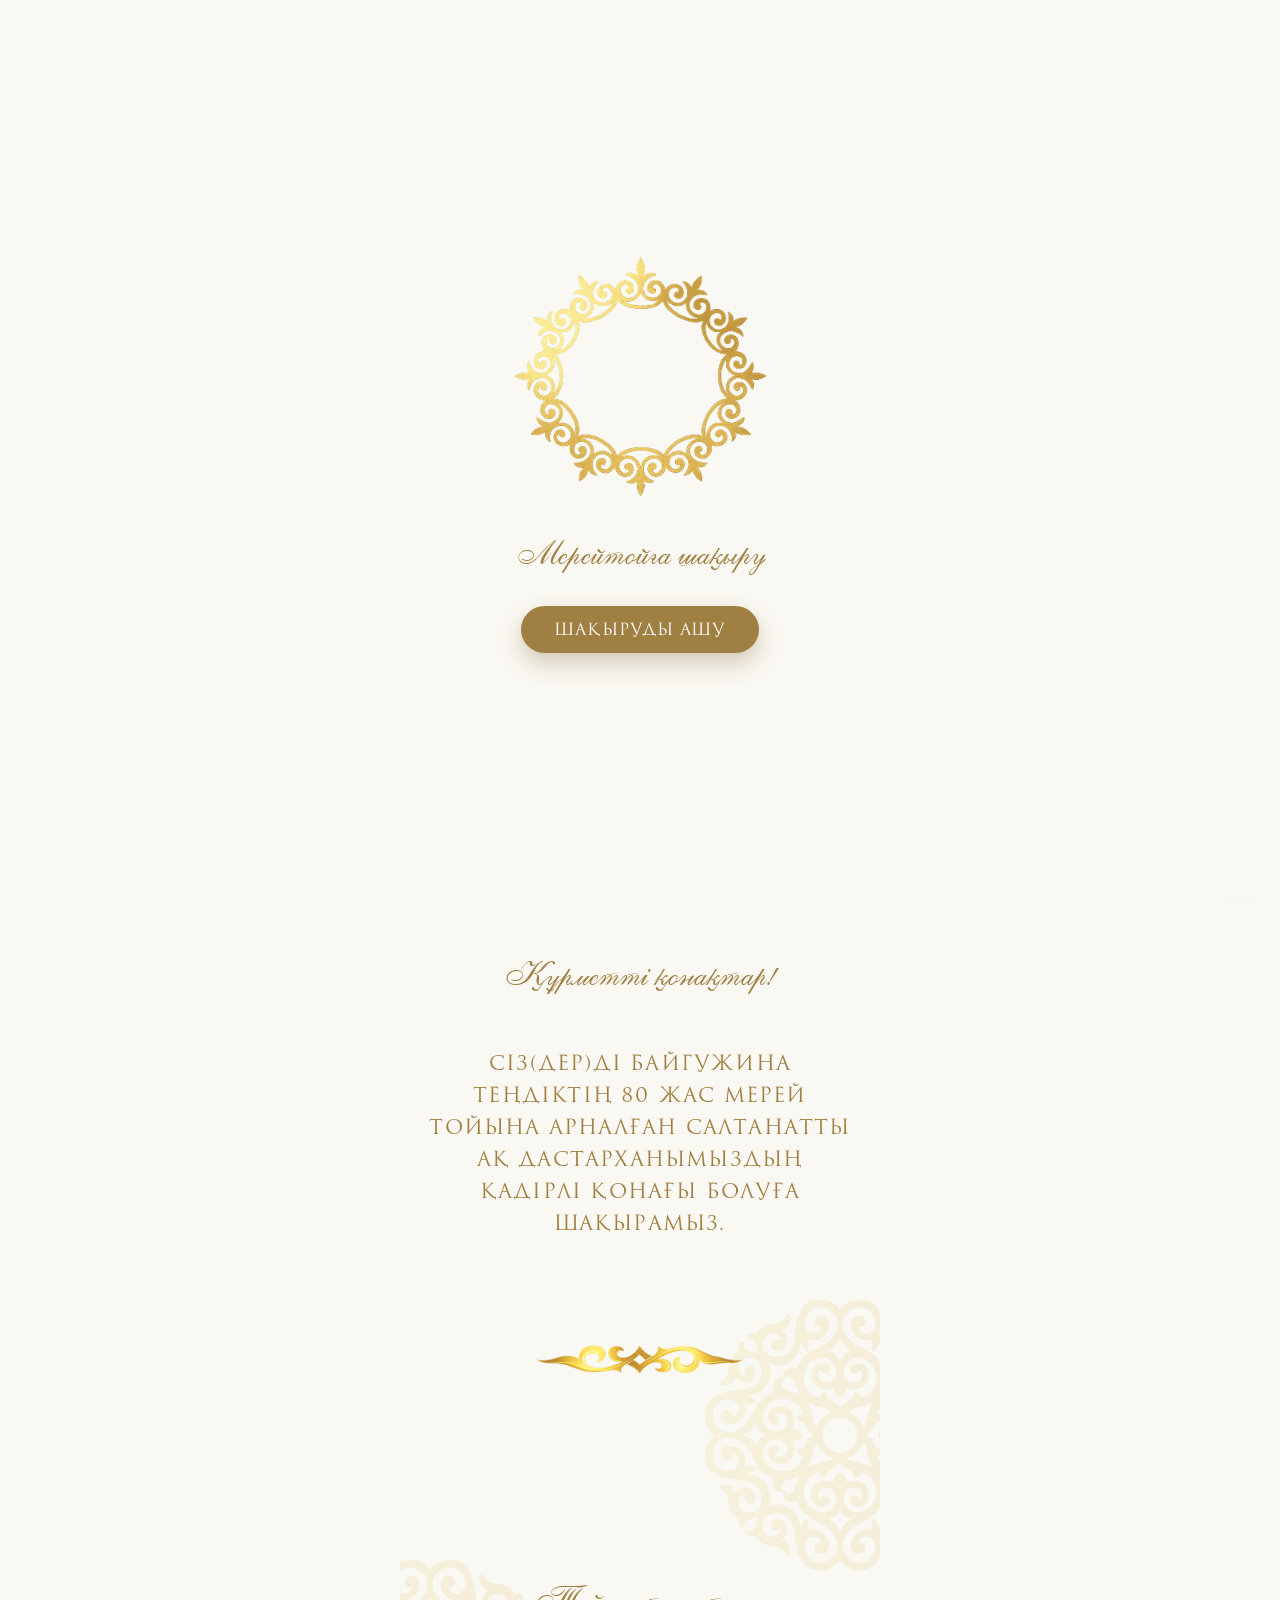
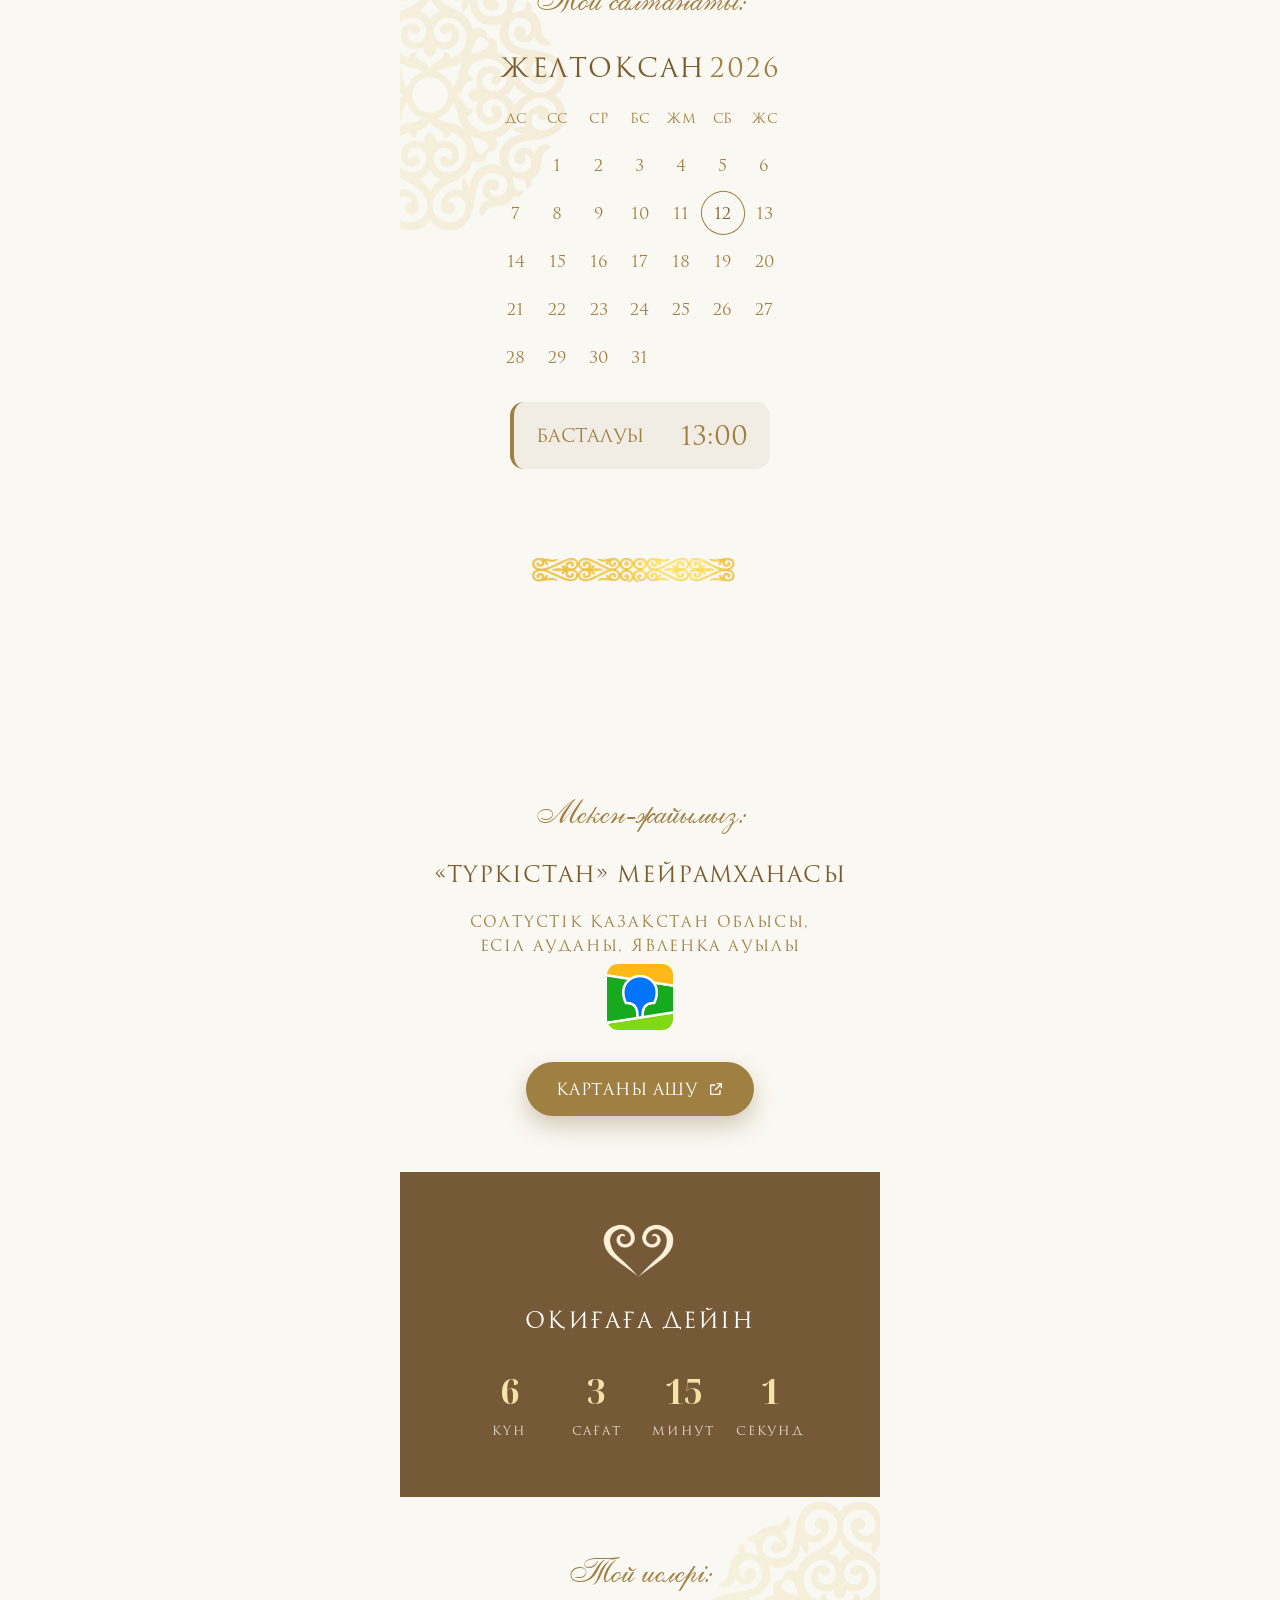
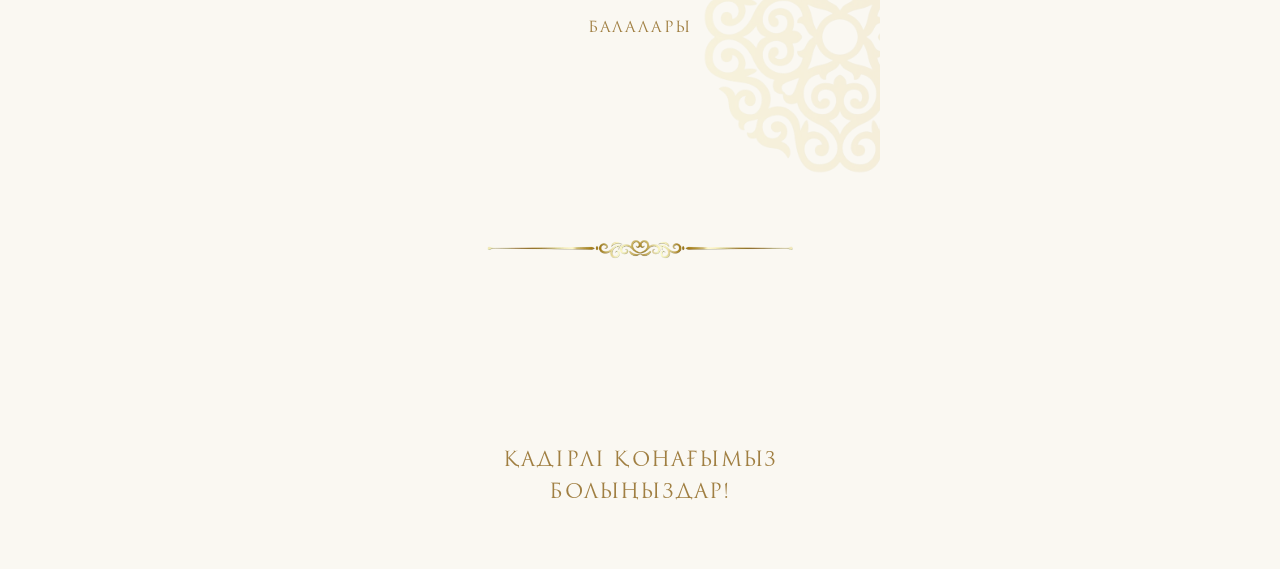
==== index.html @ f13df796 "Square ornament link preview" ====
<!doctype html>
<html lang="kk">
<head>
<meta charset="utf-8">
<meta name="viewport" content="width=device-width,initial-scale=1,viewport-fit=cover">
<meta name="description" content="Байгужина Теңдік мерейтойына шақыру: 12 желтоқсан 2026, 13:00">
<meta property="og:type" content="website">
<meta property="og:title" content="Мерейтойға шақыру · 80 жас">
<meta property="og:description" content="Сізді Байгужина Теңдіктің 80 жас мерейтойына шақырамыз. 12 желтоқсан 2026, 13:00">
<meta property="og:url" content="https://zhasissilbayev.github.io/tendik_shakyru_80/">
<meta property="og:image" content="https://zhasissilbayev.github.io/tendik_shakyru_80/og.png?v=2">
<meta property="og:image:width" content="600">
<meta property="og:image:height" content="600">
<meta name="twitter:card" content="summary">
<title>Байгужина Теңдік – 80 жас мерейтойы</title>
<link href="https://fonts.googleapis.com/css2?family=Noto+Serif+Display:ital,wght@0,400;0,700;0,800;1,400&display=swap" rel="stylesheet">
<style>
@font-face{font-family:'KZ_RomulC';src:url(fonts/KZ_RomulC.woff2) format('woff2'),url(fonts/KZ_RomulC.otf) format('opentype');font-display:swap}
@font-face{font-family:'Asylbek';src:url(fonts/Asylbek.woff2) format('woff2'),url(fonts/Asylbek.ttf) format('truetype');font-display:swap}
:root{--bg:#faf8f2;--gold:#a07f42;--gold-d:#7a5c2e;--gold-l:#f2d777;--ornament:#f6efd9;--brown:#765a37}
*{box-sizing:border-box}
html{background:#1b1b1b}
body{margin:0;background:var(--bg);color:var(--gold);font-family:'KZ_RomulC','Noto Serif Display',serif;line-height:1.5;overflow-x:hidden}
.page{max-width:480px;margin:0 auto;background:var(--bg);position:relative;overflow:hidden}
section{text-align:center;padding:56px 28px;position:relative}
.script{font-family:'Asylbek','Noto Serif Display',serif;font-weight:400;font-size:34px;color:var(--gold);margin:0 0 22px;line-height:1.2}
.caps{text-transform:uppercase;letter-spacing:.06em;color:var(--gold);font-size:20px;line-height:1.6;margin:0}
.caps.sm{font-size:15px;letter-spacing:.12em}
.gold-txt{background:linear-gradient(170deg,#fff0a8 0%,#e8b92f 35%,#b9861a 60%,#f5d567 100%);-webkit-background-clip:text;background-clip:text;color:transparent}

/* faded Kazakh ornaments */
.orn-bg{position:absolute;width:300px;height:auto;opacity:.1;pointer-events:none;z-index:0;animation:spin 60s linear infinite}
.orn-bg.r{right:-110px;top:-10px}
.orn-bg.l{left:-120px;top:20px}
section>*{position:relative;z-index:1}

/* hero */
.hero{min-height:100vh;min-height:100svh;display:flex;flex-direction:column;align-items:center;justify-content:space-between;padding-top:70px}
.wreath{position:relative;width:min(300px,78vw);aspect-ratio:1;margin:10px auto}
.wreath .spin{position:absolute;inset:0;width:100%;height:100%;animation:spin 40s linear infinite}
@keyframes spin{to{transform:rotate(360deg)}}
.wreath .num{position:absolute;inset:0;display:flex;flex-direction:column;align-items:center;justify-content:center;padding-bottom:6px}
.num b{font-family:'Noto Serif Display',serif;font-weight:800;font-size:clamp(84px,27vw,112px);line-height:.95;
  background:linear-gradient(175deg,#fff3b0,#e6b52c 40%,#a8780f 70%,#f0cf5a);-webkit-background-clip:text;background-clip:text;color:transparent;filter:drop-shadow(0 2px 1px rgba(120,80,0,.35))}
.num span{font-size:28px;letter-spacing:.12em;color:var(--gold);margin-top:-4px}
.hint{display:flex;flex-direction:column;align-items:center;gap:8px;font-size:13px;letter-spacing:.14em;text-transform:uppercase;margin-top:20px}
.hint img{width:64px;height:64px;object-fit:contain;animation:bobup 1.8s infinite}
@keyframes bobup{0%,100%{transform:rotate(180deg)}50%{transform:rotate(180deg) translateY(7px)}}
@keyframes bob{50%{transform:translateY(-7px)}}

/* calendar */
.cal{max-width:290px;margin:26px auto 0}
.cal-head{display:flex;justify-content:space-between;align-items:baseline;margin-bottom:22px;padding:0 4px}
.cal-head b{font-weight:400;font-size:26px;letter-spacing:.06em;text-transform:uppercase;color:var(--gold-d)}
.cal-head span{font-size:26px;letter-spacing:.08em}
.grid{display:grid;grid-template-columns:repeat(7,1fr);row-gap:10px;text-align:center}
.grid .dow{font-size:13px;letter-spacing:.04em;padding-bottom:8px}
.grid .d{font-size:16px;height:38px;display:flex;align-items:center;justify-content:center;position:relative}
.grid .d.hl::after{content:"";position:absolute;width:42px;height:42px;border:1.6px solid var(--gold);border-radius:52% 48% 50% 50%/48% 52% 48% 52%;transform:rotate(-12deg)}
.grid .d.hl{color:var(--gold-d)}
.start{margin:26px auto 0;max-width:260px;display:flex;justify-content:space-between;align-items:center;padding:14px 22px;
  background:#f2ede4;border-radius:14px;border-left:4px solid var(--gold);text-transform:uppercase;font-size:18px}
.start b{font-weight:400;font-size:26px}
.divider{display:block;margin:0 auto;width:320px;max-width:100%;height:auto}

/* map */
.venue{font-size:22px;text-transform:uppercase;letter-spacing:.05em;margin:0 0 20px;color:var(--gold-d)}
.gis{width:66px;height:66px;border-radius:11px;margin-top:6px}
.btn{display:inline-flex;align-items:center;gap:10px;margin-top:26px;padding:15px 30px;background:var(--gold);color:#fff;border-radius:40px;
  text-decoration:none;text-transform:uppercase;letter-spacing:.05em;font-size:16px;box-shadow:0 10px 22px rgba(122,92,46,.3)}
.btn svg{width:16px;height:16px}

/* countdown band */
.band{background:var(--brown);color:#f8f1e3;padding:44px 20px 50px;text-align:center;position:relative;overflow:hidden}
.band h3{font-weight:400;font-size:22px;letter-spacing:.08em;text-transform:uppercase;margin:14px 0 24px;color:#fff}
.cd{display:grid;grid-template-columns:repeat(4,1fr);gap:8px;max-width:340px;margin:0 auto}
.cd div{padding:6px 0}
.cd b{display:block;font-family:'Noto Serif Display',serif;font-weight:700;font-size:34px;font-weight:700;color:#f6e2a6}
.cd span{font-size:12px;letter-spacing:.14em;text-transform:uppercase;opacity:.85}
.heart{width:90px;height:auto;filter:brightness(1.25)}

.footer-line{display:block;margin:0 auto 24px;width:min(340px,100%);height:auto}
.diamond{display:block;margin:30px auto 0;width:300px;max-width:100%;height:auto}
.from{font-family:'Asylbek','Noto Serif Display',serif;font-weight:400;font-size:30px;margin-top:10px}

#music{position:fixed;right:16px;bottom:calc(16px + env(safe-area-inset-bottom,0px));width:50px;height:50px;border-radius:50%;
border:1px solid var(--gold);background:rgba(250,248,242,.92);color:var(--gold);cursor:pointer;z-index:9;display:grid;place-items:center;box-shadow:0 6px 16px rgba(0,0,0,.2)}
#music svg{width:22px;height:22px}
#music.on{animation:pulse 2s infinite}
@keyframes pulse{0%{box-shadow:0 0 0 0 rgba(160,127,66,.5)}100%{box-shadow:0 0 0 16px rgba(160,127,66,0)}}
.fade{opacity:0;transform:translateY(22px);transition:opacity .9s,transform .9s}
.fade.show{opacity:1;transform:none}

#cover{position:fixed;inset:0;z-index:20;background:var(--bg);display:flex;flex-direction:column;align-items:center;justify-content:center;gap:26px;padding:24px;text-align:center;transition:opacity .8s,visibility .8s;cursor:pointer}
#cover.off{opacity:0;visibility:hidden;pointer-events:none}
#cover .w{width:min(260px,66vw);animation:spin 40s linear infinite}
#cover .t{font-family:'Asylbek','Noto Serif Display',serif;font-size:34px;color:var(--gold)}
#cover .b{padding:14px 34px;background:var(--gold);color:#fff;border-radius:40px;letter-spacing:.06em;text-transform:uppercase;font-size:16px;box-shadow:0 10px 22px rgba(122,92,46,.3);border:0;font-family:inherit;cursor:pointer}
body.lock{overflow:hidden}
</style>
</head>
<body class="lock">
<svg width="0" height="0" style="position:absolute" aria-hidden="true">
  <defs>
    <linearGradient id="g" x1="0" y1="0" x2="1" y2="1">
      <stop offset="0" stop-color="#fff0a0"/><stop offset=".35" stop-color="#e8b92f"/>
      <stop offset=".65" stop-color="#b3820f"/><stop offset="1" stop-color="#f5d567"/>
    </linearGradient>
    <!-- Kazakh scroll ornament (faded background) -->
    <symbol id="kz" viewBox="0 0 200 200">
      <g fill="none" stroke="currentColor" stroke-width="9" stroke-linecap="round">
        <circle cx="100" cy="100" r="70"/><circle cx="100" cy="100" r="44"/><circle cx="100" cy="100" r="18"/>
        <path d="M100 30c24-26 62-14 62 18s-34 34-34 12 24-22 24-4"/>
        <path d="M100 170c-24 26-62 14-62-18s34-34 34-12-24 22-24 4"/>
        <path d="M30 100c-26-24-14-62 18-62s34 34 12 34-22-24-4-24"/>
        <path d="M170 100c26 24 14 62-18 62s-34-34-12-34 22 24 4 24"/>
      </g>
    </symbol>
    <symbol id="curl" viewBox="0 0 40 40">
      <path d="M4 20c0-12 14-16 22-10 6 5 2 14-5 13-5-1-5-7-1-7" fill="none" stroke="url(#g)" stroke-width="3" stroke-linecap="round"/>
    </symbol>
  </defs>
</svg>

<div id="cover"><img class="w" src="img/wreath.webp" alt=""><div class="t">Мерейтойға шақыру</div><button class="b" id="open">Шақыруды ашу</button></div>
<audio id="aud" src="music.mp3" loop preload="auto"></audio>
<button id="music" aria-label="Музыка" title="Музыка"></button>

<div class="page">

<!-- HERO -->
<section class="hero">
  <img class="orn-bg r" src="img/bg.webp" alt="">
  <div>
    <p class="script" style="font-size:36px">Мерейтойға шақыру</p>
    <div class="wreath">
      <img class="spin" src="img/wreath.webp" alt="">
      <div class="num"><b>80</b><span>ЖАС</span></div>
    </div>
  </div>
  <div class="hint">
    <img src="img/arrow.webp" alt="">
    жоғары көтеріңіз
  </div>
</section>

<!-- GREETING -->
<section class="fade">
  <img class="orn-bg r" style="top:auto;bottom:-60px" src="img/bg.webp" alt="">
  <p class="script">Құрметті қонақтар!</p>
  <p class="caps" style="margin-top:50px">Сіз(дер)ді Байгужина Теңдіктің 80 жас мерей тойына арналған салтанатты ақ дастарханымыздың қадірлі қонағы болуға шақырамыз.</p>
  <img class="diamond" src="img/diamond.webp" alt="">
</section>

<!-- CALENDAR -->
<section class="fade">
  <img class="orn-bg l" src="img/bg.webp" alt="">
  <p class="script">Той салтанаты:</p>
  <div class="cal">
    <div class="cal-head"><b>Желтоқсан</b><span>2026</span></div>
    <div class="grid" id="grid">
      <div class="dow">ДС</div><div class="dow">СС</div><div class="dow">СР</div><div class="dow">БС</div><div class="dow">ЖМ</div><div class="dow">СБ</div><div class="dow">ЖС</div>
    </div>
  </div>
  <div class="start"><span>Басталуы</span><b>13:00</b></div>
  <img class="divider" src="img/border.webp" alt="">
</section>

<!-- VENUE -->
<section class="fade">
  <p class="script">Мекен-жайымыз:</p>
  <p class="venue">«Түркістан» мейрамханасы</p>
  <p class="caps sm">Солтүстік Қазақстан облысы,<br>Есіл ауданы, Явленка ауылы</p>
  <img class="gis" src="img/2gis.webp" alt="2GIS"><br><a class="btn" href="https://2gis.kz/kz_north_kazakhstan_oblast_rwop/geo/70030077134423136" target="_blank" rel="noopener">Картаны ашу
    <svg viewBox="0 0 24 24" fill="none" stroke="currentColor" stroke-width="2" stroke-linecap="round" stroke-linejoin="round"><path d="M14 4h6v6M20 4l-9 9M18 14v5a1 1 0 0 1-1 1H5a1 1 0 0 1-1-1V7a1 1 0 0 1 1-1h5"/></svg>
  </a>
</section>

<!-- COUNTDOWN -->
<div class="band fade">
  <img class="heart" src="img/heart.png" alt="">
  <h3>Оқиғаға дейін</h3>
  <div class="cd">
    <div><b id="d">0</b><span>күн</span></div>
    <div><b id="h">0</b><span>сағат</span></div>
    <div><b id="m">0</b><span>минут</span></div>
    <div><b id="s">0</b><span>секунд</span></div>
  </div>
</div>

<!-- FROM -->
<section class="fade">
  <img class="orn-bg r" src="img/bg.webp" alt="">
  <p class="script">Той иелері:</p>
  <p class="caps sm" style="margin-bottom:40px">Балалары</p>
  <img class="footer-line" src="img/divider.webp" alt="">
  <p class="caps" style="margin-bottom:6px">Қадірлі қонағымыз<br>болыңыздар!</p>
</section>

</div>

<script>
// calendar: December 2026 (1st = Tuesday, week starts Monday), event on the 12th
(function(){
  const g=document.getElementById('grid');
  let h='<div class="d"></div>';            // blank before Tuesday
  for(let i=1;i<=31;i++)h+=`<div class="d${i===12?' hl':''}">${i}</div>`;
  g.insertAdjacentHTML('beforeend',h);
})();

// countdown
const target=new Date('2026-12-12T13:00:00+05:00').getTime();
const $=id=>document.getElementById(id);
function tick(){
  let t=Math.max(0,target-Date.now());
  $('d').textContent=Math.floor(t/864e5);
  $('h').textContent=Math.floor(t/36e5)%24;
  $('m').textContent=Math.floor(t/6e4)%60;
  $('s').textContent=Math.floor(t/1e3)%60;
}
tick();setInterval(tick,1000);

// reveal
const io=new IntersectionObserver(e=>e.forEach(x=>{if(x.isIntersecting){x.target.classList.add('show');io.unobserve(x.target)}}),{threshold:.15});
document.querySelectorAll('.fade').forEach(el=>io.observe(el));

// music
const a=$('aud'),b=$('music');
const on='<svg viewBox="0 0 24 24" fill="none" stroke="currentColor" stroke-width="1.8" stroke-linecap="round" stroke-linejoin="round"><path d="M11 5 6 9H3v6h3l5 4z"/><path d="M15.5 8.5a5 5 0 0 1 0 7M18.5 5.5a9 9 0 0 1 0 13"/></svg>';
const off='<svg viewBox="0 0 24 24" fill="none" stroke="currentColor" stroke-width="1.8" stroke-linecap="round" stroke-linejoin="round"><path d="M11 5 6 9H3v6h3l5 4z"/><path d="m22 9-6 6M16 9l6 6"/></svg>';
function set(p){b.innerHTML=p?on:off;b.classList.toggle('on',p)}
set(false);
b.onclick=()=>{a.paused?a.play().then(()=>set(true)).catch(()=>{}):(a.pause(),set(false))};
a.play().then(()=>set(true)).catch(()=>{
  const first=()=>{a.play().then(()=>set(true)).catch(()=>{})};
  ['click','touchstart','scroll'].forEach(ev=>addEventListener(ev,first,{once:true,passive:true}));
});

// cover: one tap opens the invitation and starts the music
(function(){
  const c=document.getElementById('cover');
  c.addEventListener('click',()=>{
    a.play().then(()=>set(true)).catch(()=>{});
    c.classList.add('off');document.body.classList.remove('lock');
  },{once:true});
})();
</script>
</body>
</html>
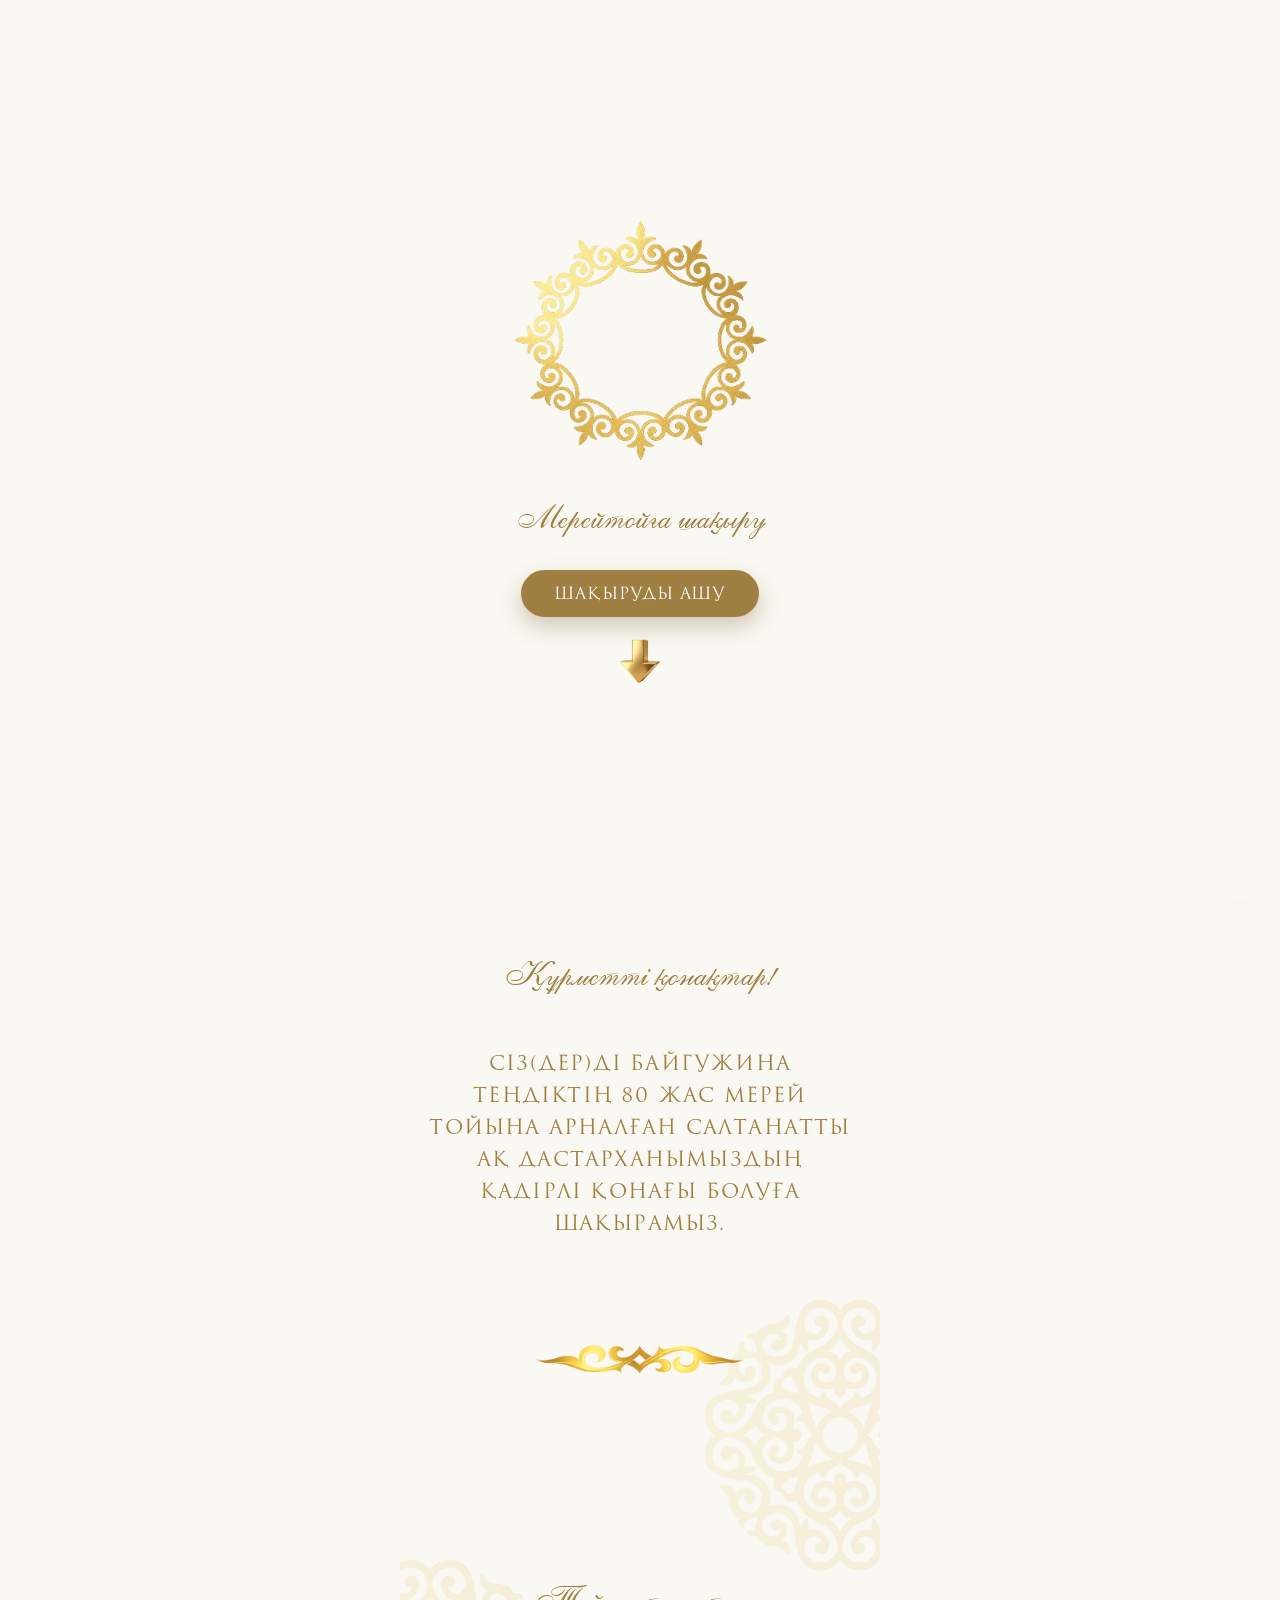
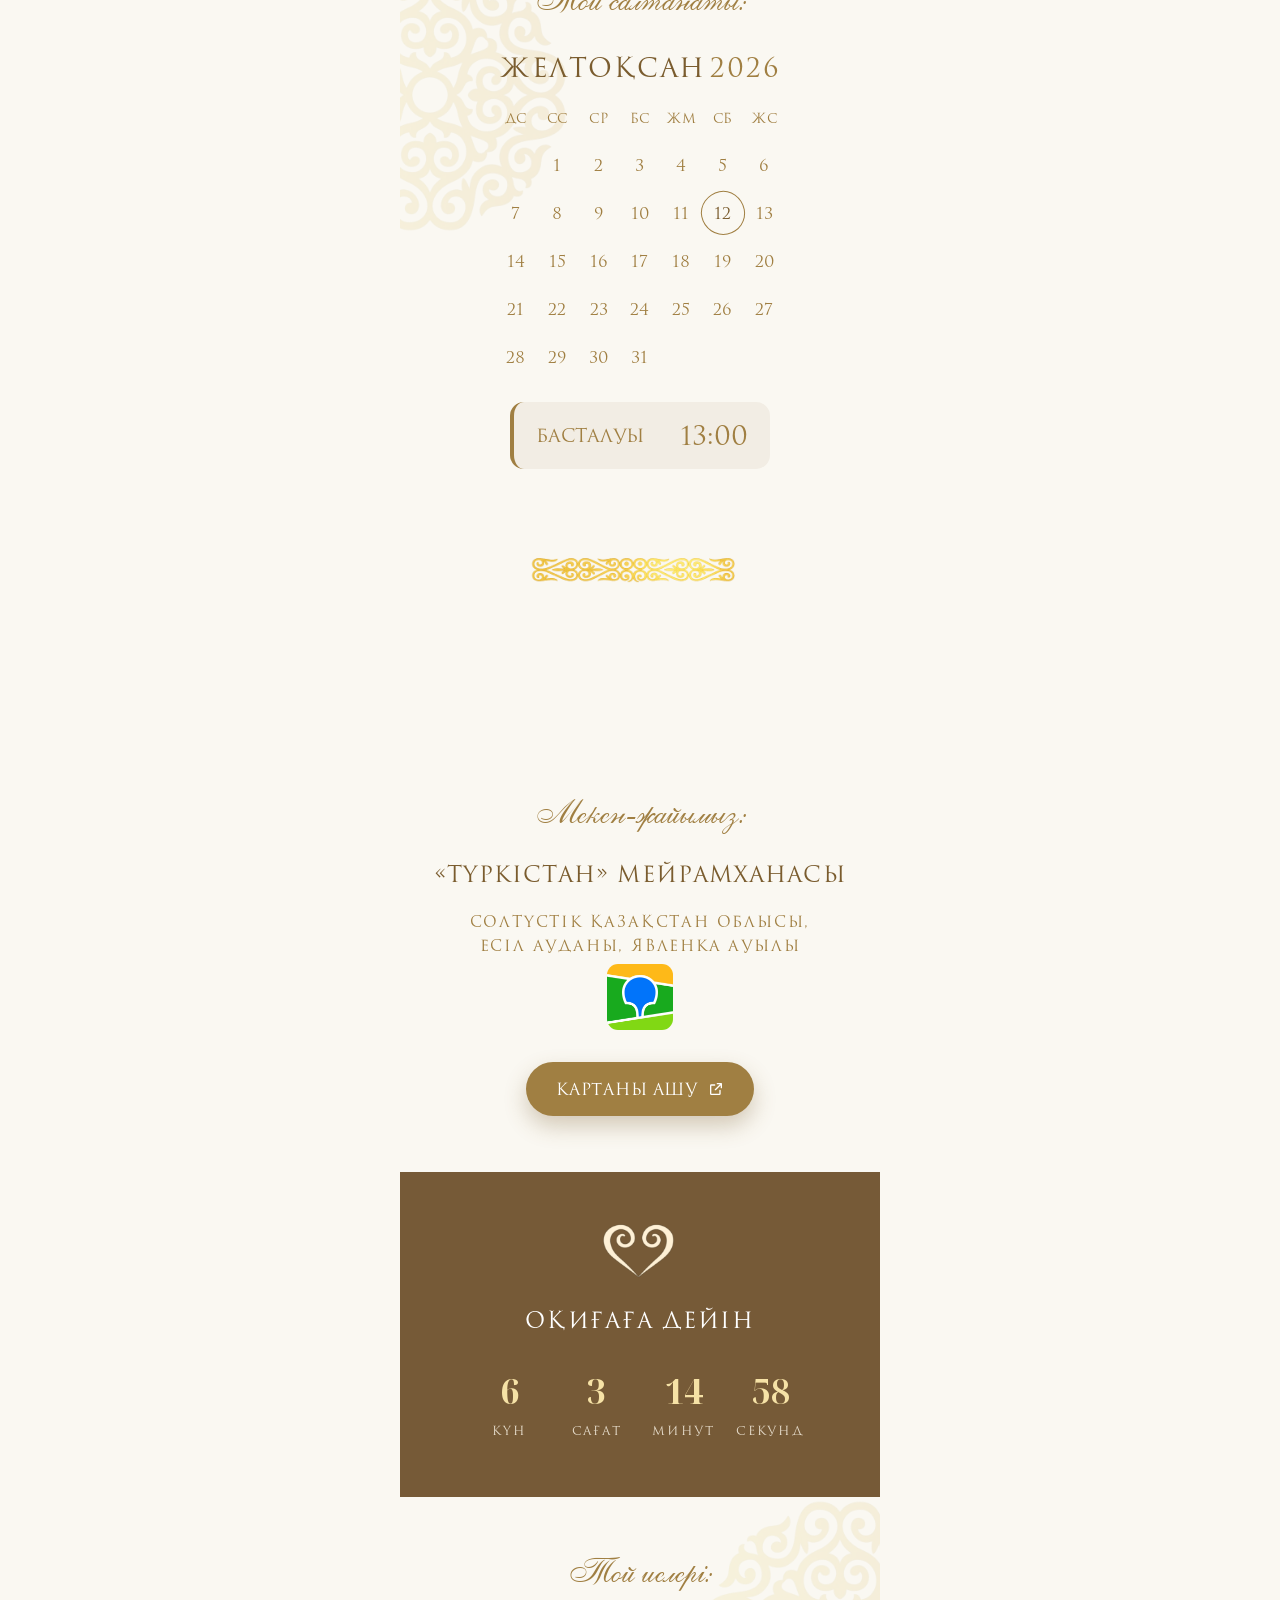
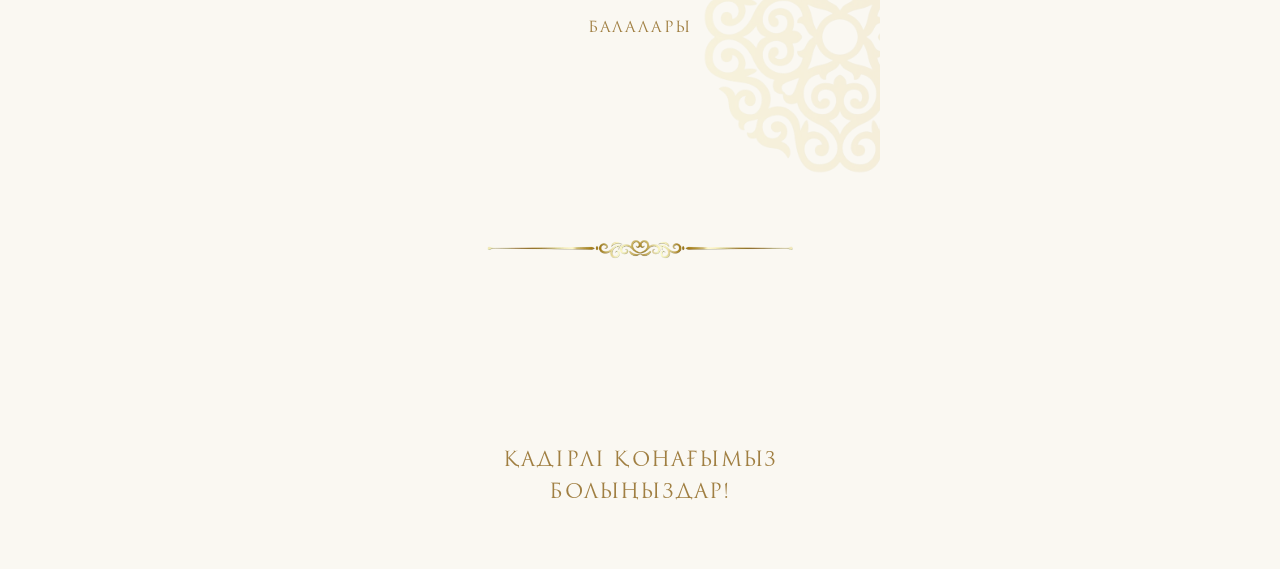
==== commit a8490967: "80 in preview, arrow under open button" ====
--- a/index.html
+++ b/index.html
@@ -8,7 +8,7 @@
 <meta property="og:title" content="Мерейтойға шақыру · 80 жас">
 <meta property="og:description" content="Сізді Байгужина Теңдіктің 80 жас мерейтойына шақырамыз. 12 желтоқсан 2026, 13:00">
 <meta property="og:url" content="https://zhasissilbayev.github.io/tendik_shakyru_80/">
-<meta property="og:image" content="https://zhasissilbayev.github.io/tendik_shakyru_80/og.png?v=2">
+<meta property="og:image" content="https://zhasissilbayev.github.io/tendik_shakyru_80/og.png?v=3">
 <meta property="og:image:width" content="600">
 <meta property="og:image:height" content="600">
 <meta name="twitter:card" content="summary">
@@ -97,6 +97,7 @@
 #cover .t{font-family:'Asylbek','Noto Serif Display',serif;font-size:34px;color:var(--gold)}
 #cover .b{padding:14px 34px;background:var(--gold);color:#fff;border-radius:40px;letter-spacing:.06em;text-transform:uppercase;font-size:16px;box-shadow:0 10px 22px rgba(122,92,46,.3);border:0;font-family:inherit;cursor:pointer}
 body.lock{overflow:hidden}
+#cover .up{width:56px;height:56px;object-fit:contain;margin-top:-10px;animation:bobup 1.8s infinite}
 </style>
 </head>
 <body class="lock">
@@ -122,7 +123,7 @@
   </defs>
 </svg>
 
-<div id="cover"><img class="w" src="img/wreath.webp" alt=""><div class="t">Мерейтойға шақыру</div><button class="b" id="open">Шақыруды ашу</button></div>
+<div id="cover"><img class="w" src="img/wreath.webp" alt=""><div class="t">Мерейтойға шақыру</div><button class="b" id="open">Шақыруды ашу</button><img class="up" src="img/arrow.webp" alt=""></div>
 <audio id="aud" src="music.mp3" loop preload="auto"></audio>
 <button id="music" aria-label="Музыка" title="Музыка"></button>
 
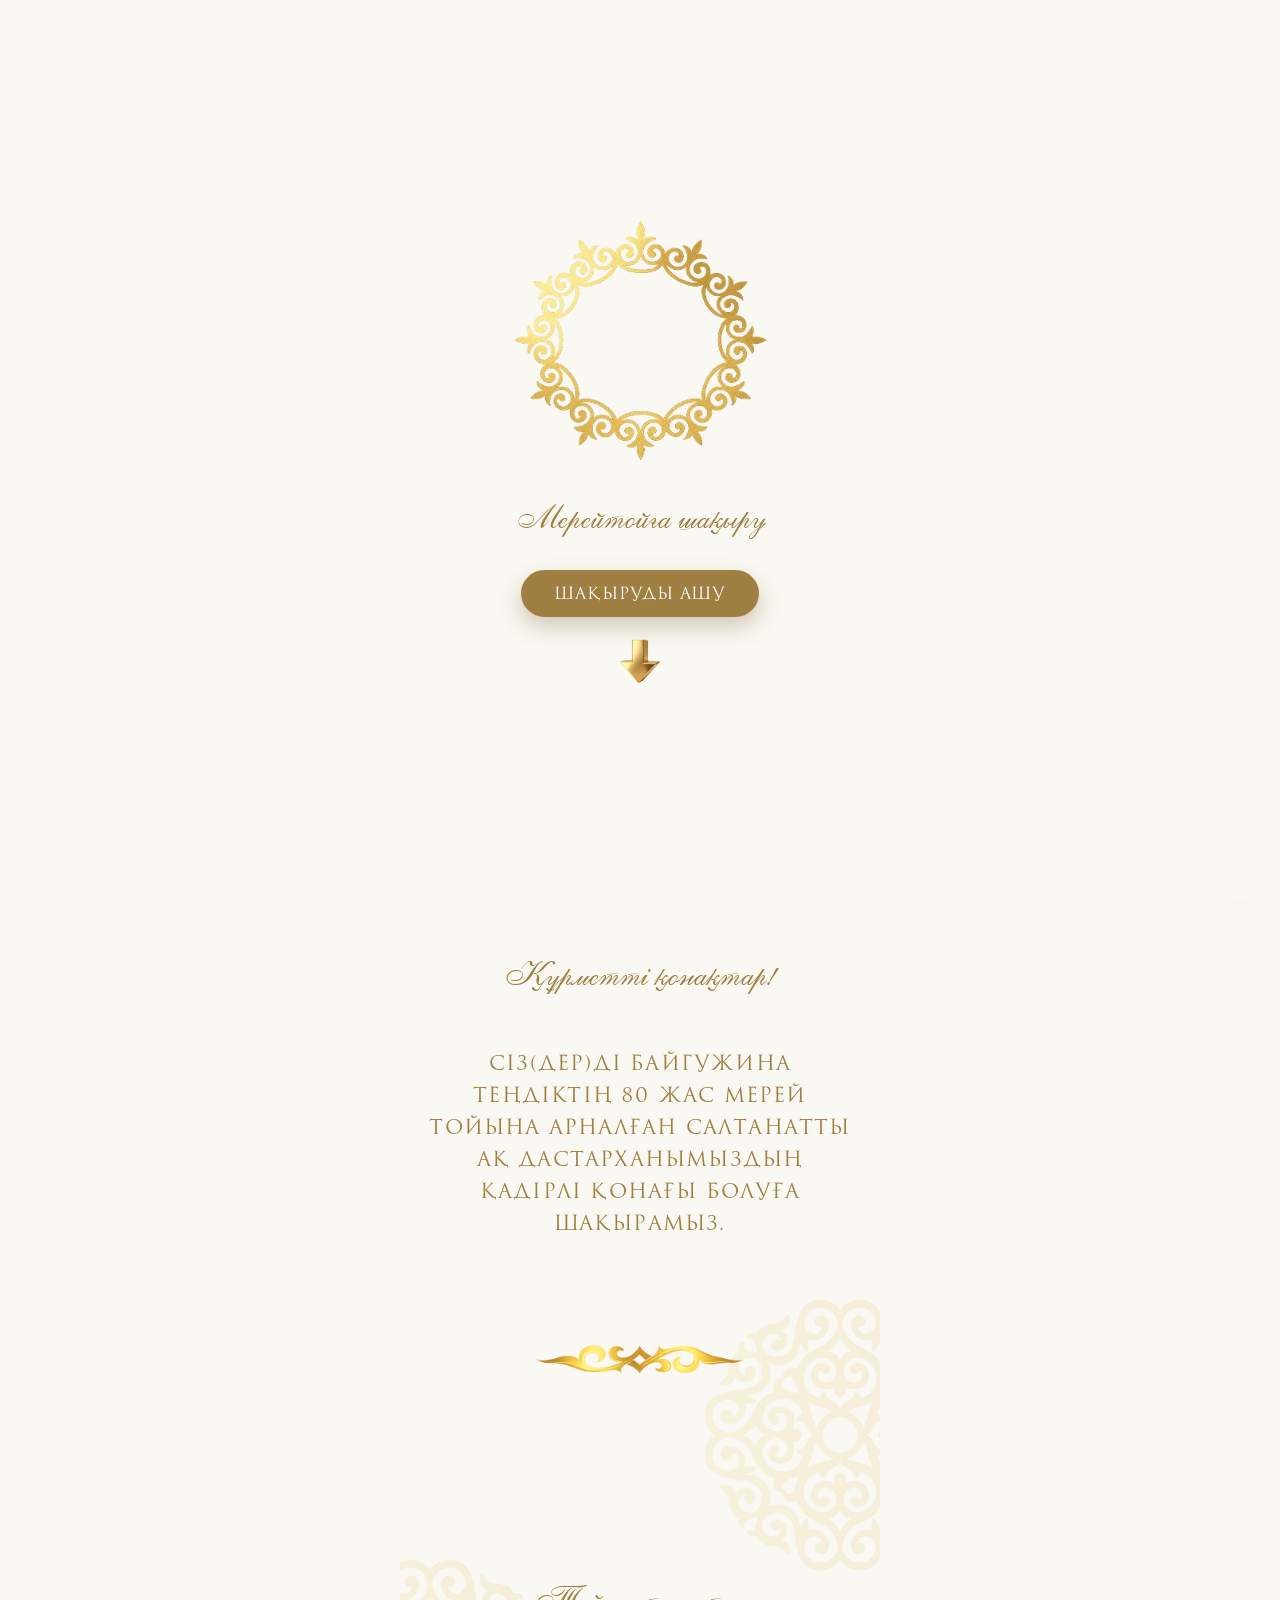
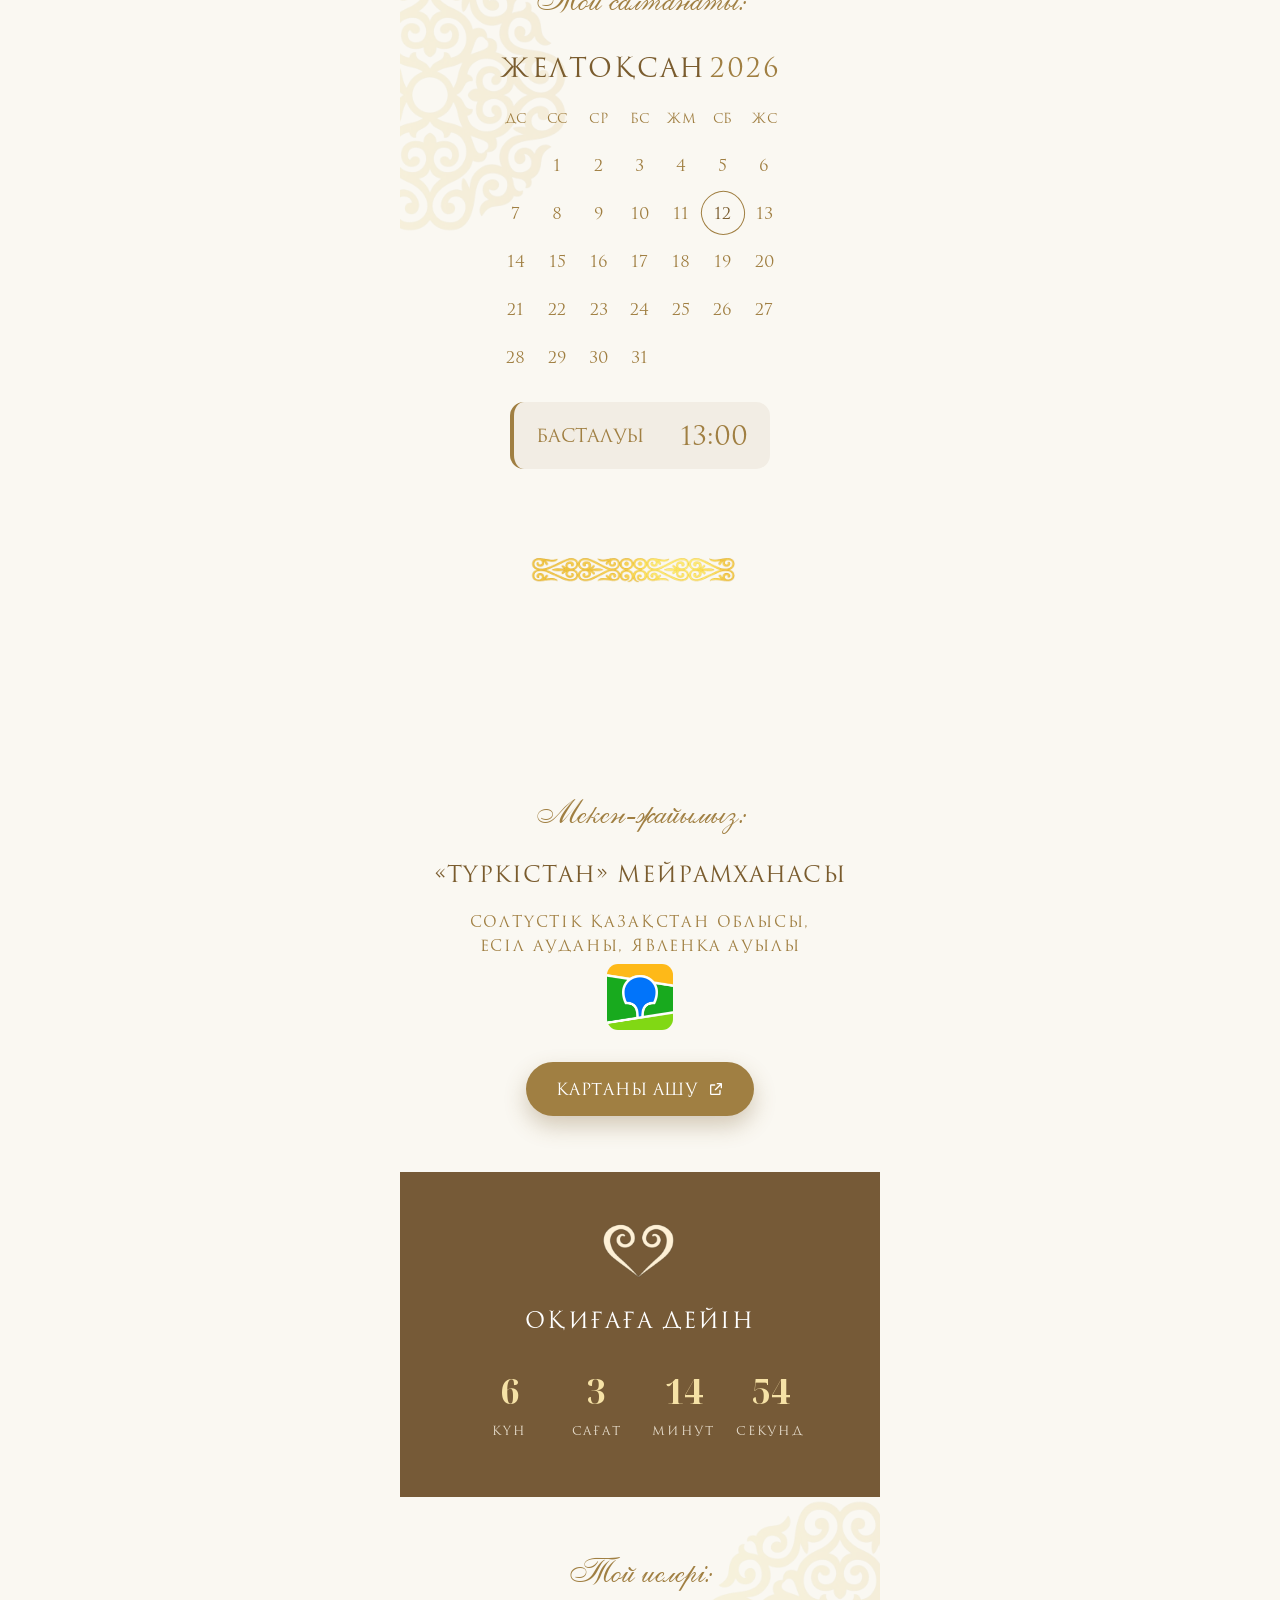
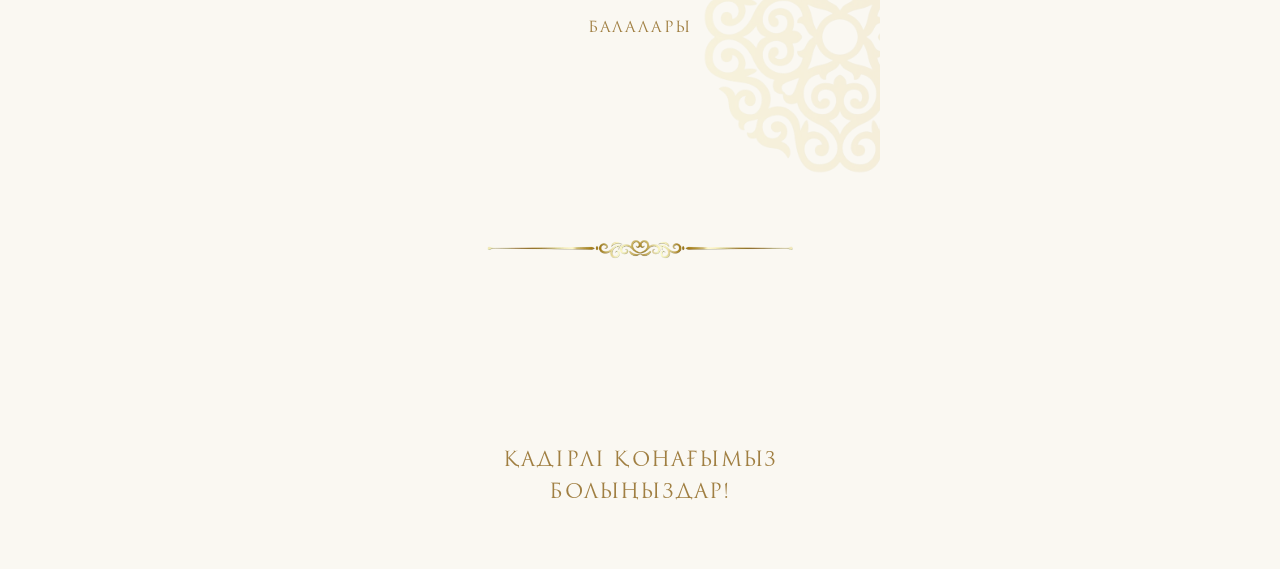
==== commit dbe69328: "Preview: title only" ====
--- a/index.html
+++ b/index.html
@@ -3,16 +3,14 @@
 <head>
 <meta charset="utf-8">
 <meta name="viewport" content="width=device-width,initial-scale=1,viewport-fit=cover">
-<meta name="description" content="Байгужина Теңдік мерейтойына шақыру: 12 желтоқсан 2026, 13:00">
 <meta property="og:type" content="website">
-<meta property="og:title" content="Мерейтойға шақыру · 80 жас">
-<meta property="og:description" content="Сізді Байгужина Теңдіктің 80 жас мерейтойына шақырамыз. 12 желтоқсан 2026, 13:00">
+<meta property="og:title" content="Мерейтойға шақыру">
 <meta property="og:url" content="https://zhasissilbayev.github.io/tendik_shakyru_80/">
-<meta property="og:image" content="https://zhasissilbayev.github.io/tendik_shakyru_80/og.png?v=3">
+<meta property="og:image" content="https://zhasissilbayev.github.io/tendik_shakyru_80/og.png?v=4">
 <meta property="og:image:width" content="600">
 <meta property="og:image:height" content="600">
 <meta name="twitter:card" content="summary">
-<title>Байгужина Теңдік – 80 жас мерейтойы</title>
+<title>Мерейтойға шақыру</title>
 <link href="https://fonts.googleapis.com/css2?family=Noto+Serif+Display:ital,wght@0,400;0,700;0,800;1,400&display=swap" rel="stylesheet">
 <style>
 @font-face{font-family:'KZ_RomulC';src:url(fonts/KZ_RomulC.woff2) format('woff2'),url(fonts/KZ_RomulC.otf) format('opentype');font-display:swap}
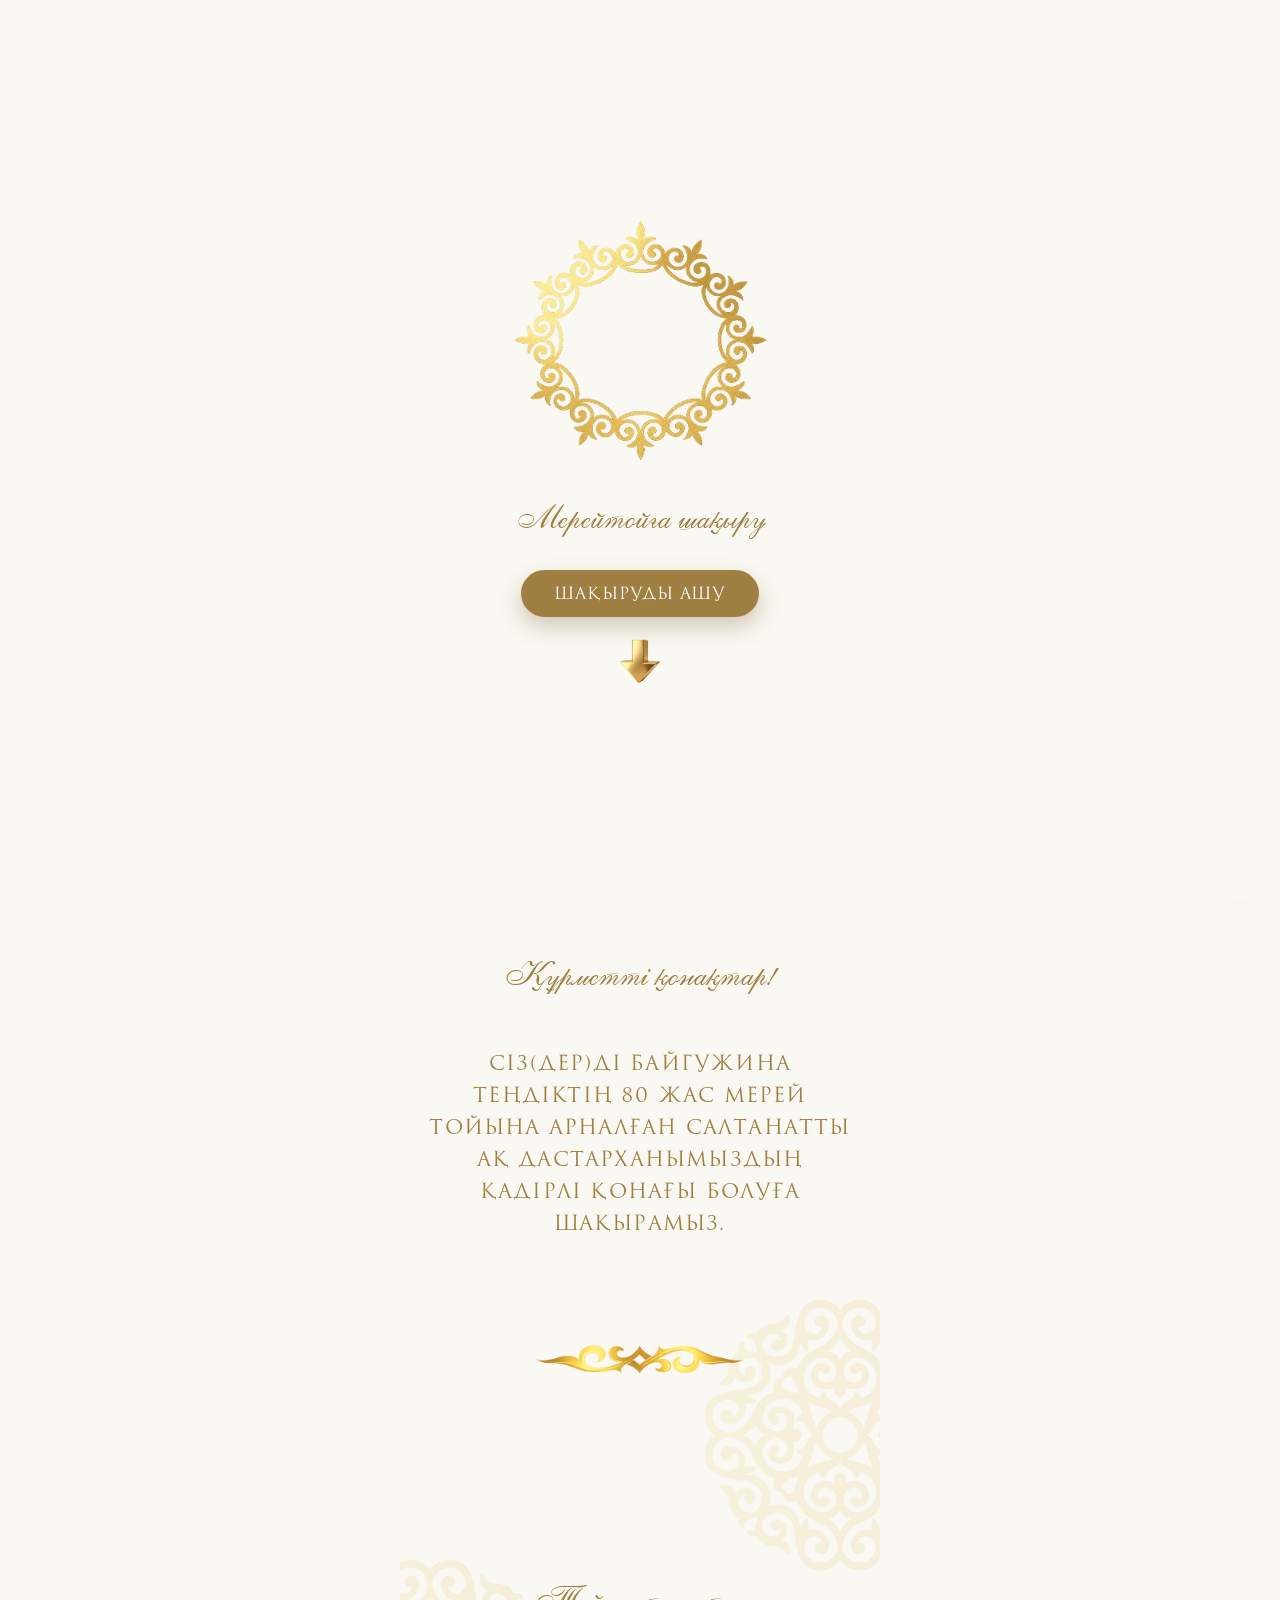
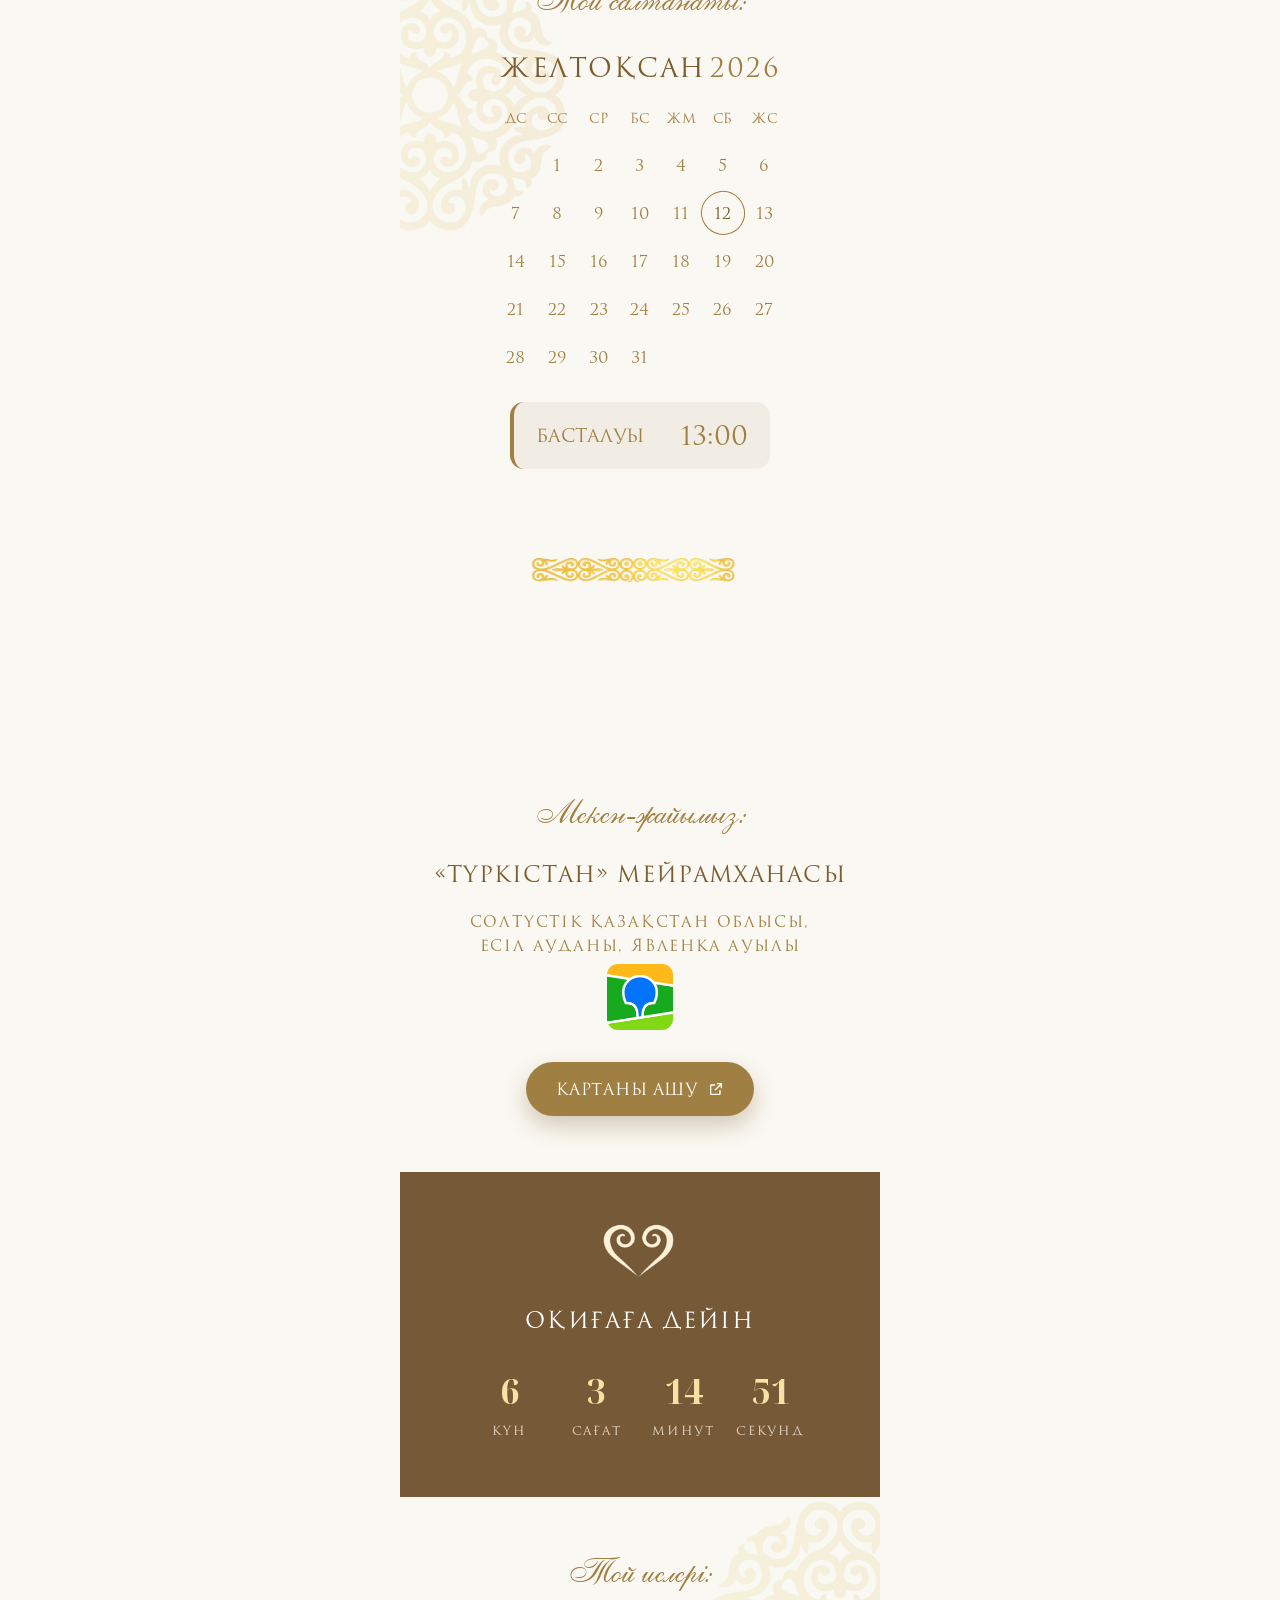
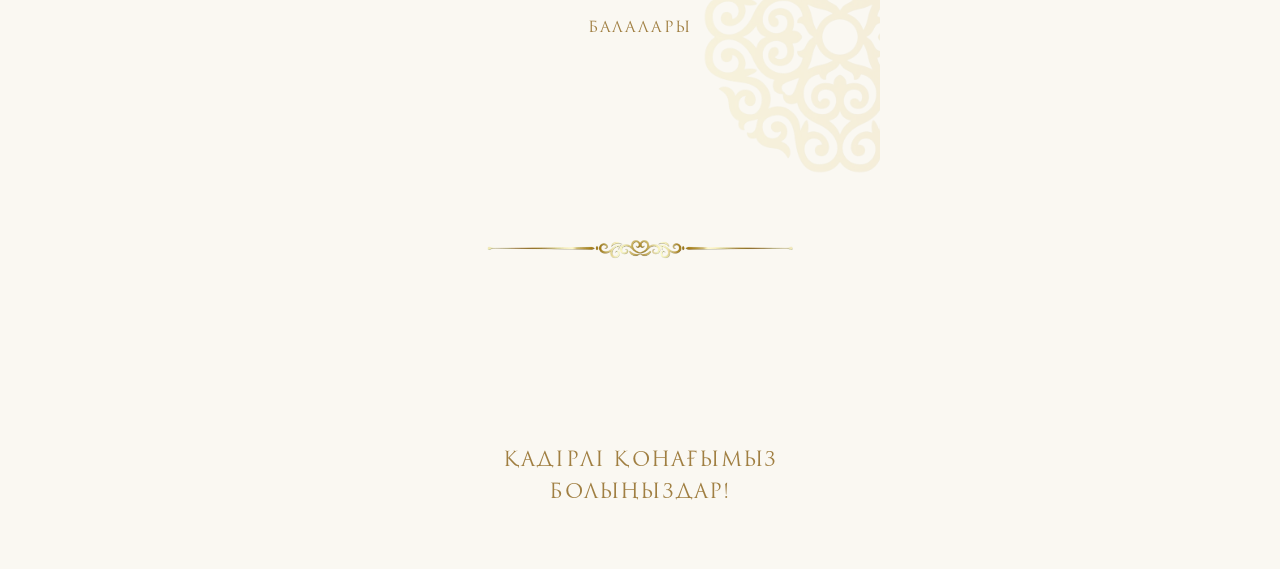
==== commit e0c4b424: "Disable browser auto-translate" ====
--- a/index.html
+++ b/index.html
@@ -1,8 +1,9 @@
 <!doctype html>
-<html lang="kk">
+<html lang="kk" translate="no">
 <head>
 <meta charset="utf-8">
 <meta name="viewport" content="width=device-width,initial-scale=1,viewport-fit=cover">
+<meta name="google" content="notranslate">
 <meta property="og:type" content="website">
 <meta property="og:title" content="Мерейтойға шақыру">
 <meta property="og:url" content="https://zhasissilbayev.github.io/tendik_shakyru_80/">
@@ -121,11 +122,11 @@
   </defs>
 </svg>
 
-<div id="cover"><img class="w" src="img/wreath.webp" alt=""><div class="t">Мерейтойға шақыру</div><button class="b" id="open">Шақыруды ашу</button><img class="up" src="img/arrow.webp" alt=""></div>
+<div id="cover" translate="no"><img class="w" src="img/wreath.webp" alt=""><div class="t">Мерейтойға шақыру</div><button class="b" id="open">Шақыруды ашу</button><img class="up" src="img/arrow.webp" alt=""></div>
 <audio id="aud" src="music.mp3" loop preload="auto"></audio>
 <button id="music" aria-label="Музыка" title="Музыка"></button>
 
-<div class="page">
+<div class="page" translate="no">
 
 <!-- HERO -->
 <section class="hero">
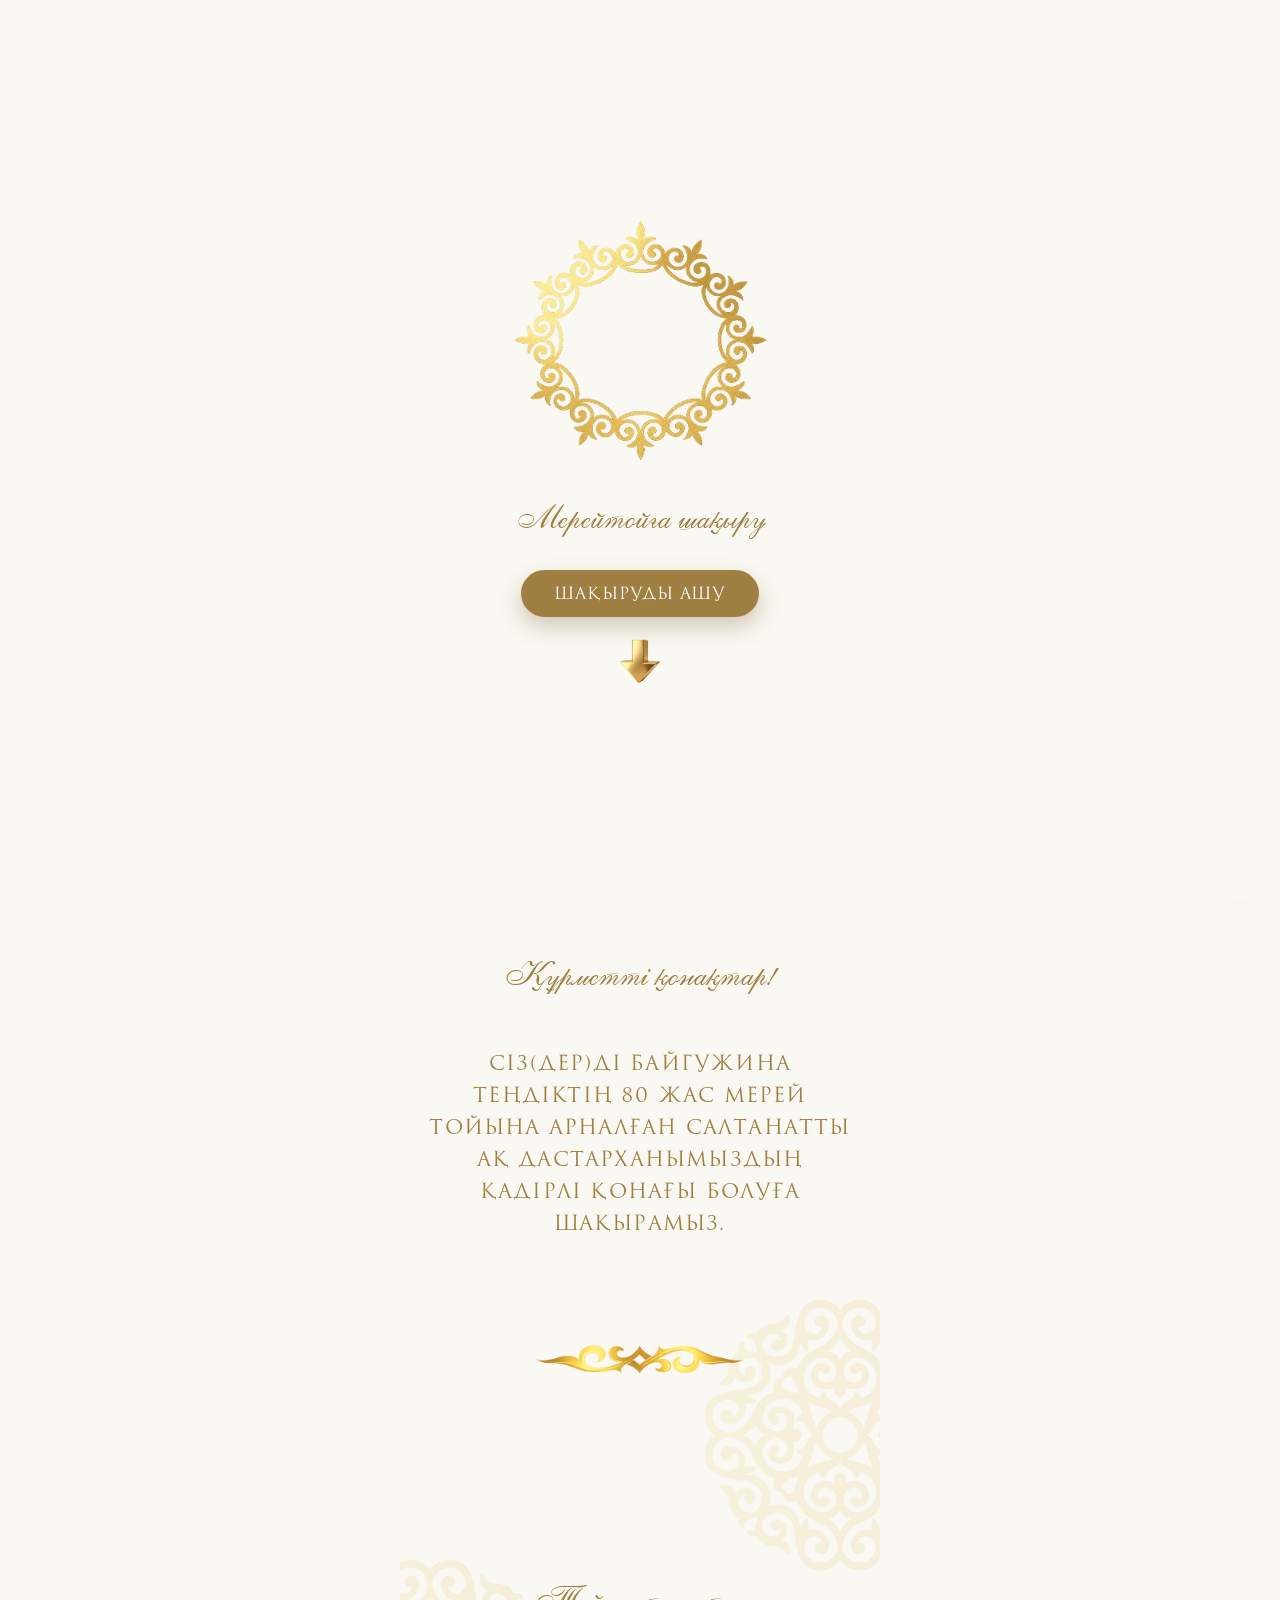
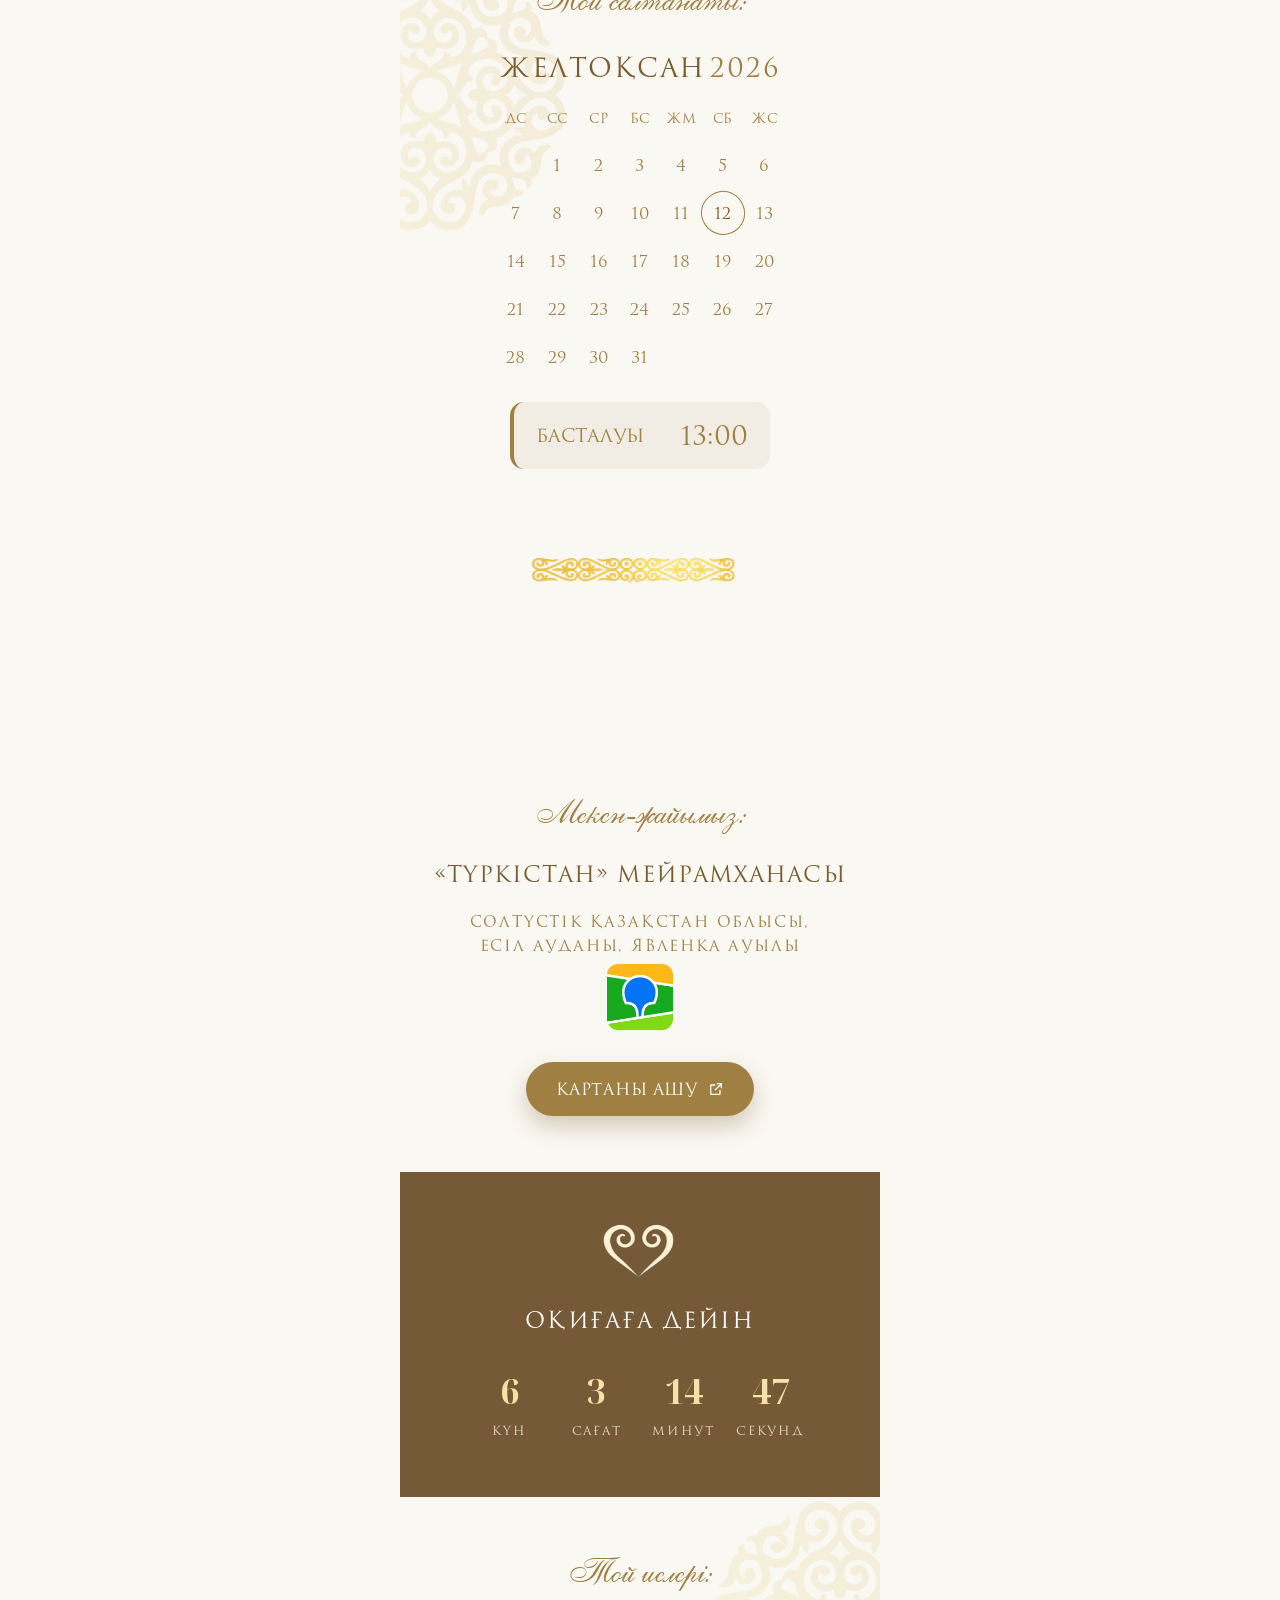
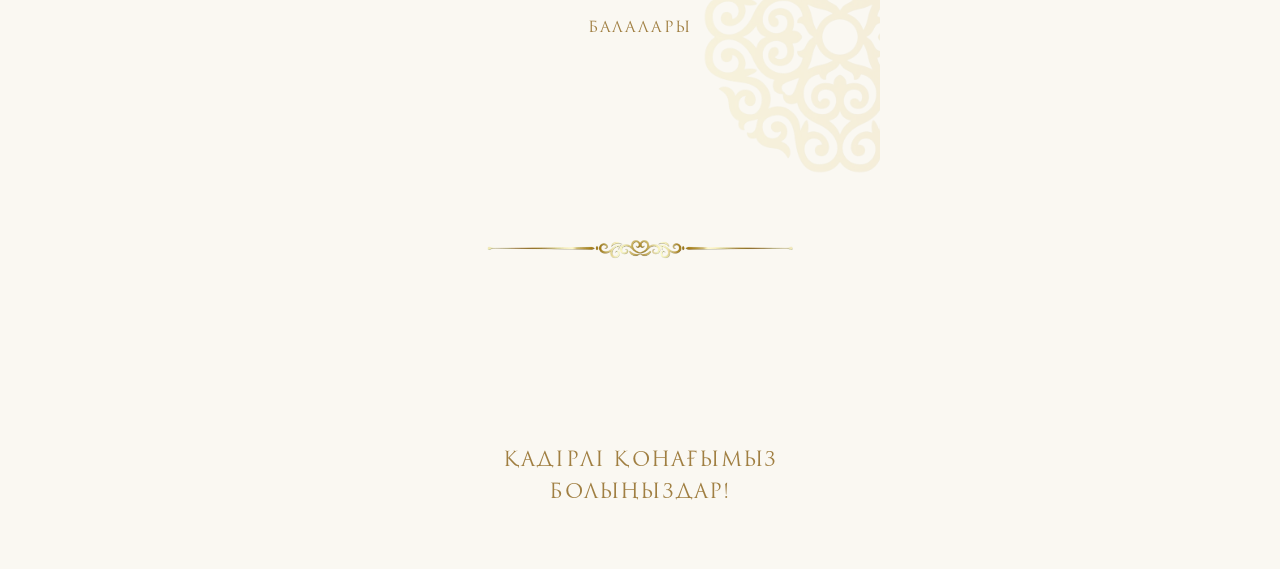
==== commit e7adcf66: "Pause music when page is hidden" ====
--- a/index.html
+++ b/index.html
@@ -236,6 +236,14 @@
   ['click','touchstart','scroll'].forEach(ev=>addEventListener(ev,first,{once:true,passive:true}));
 });
 
+// pause when the page is hidden (tab switched / app minimised), resume on return
+let wasPlaying=false;
+document.addEventListener('visibilitychange',()=>{
+  if(document.hidden){wasPlaying=!a.paused;if(wasPlaying){a.pause();set(false)}}
+  else if(wasPlaying){a.play().then(()=>set(true)).catch(()=>{});wasPlaying=false}
+});
+addEventListener('pagehide',()=>{a.pause()});
+
 // cover: one tap opens the invitation and starts the music
 (function(){
   const c=document.getElementById('cover');
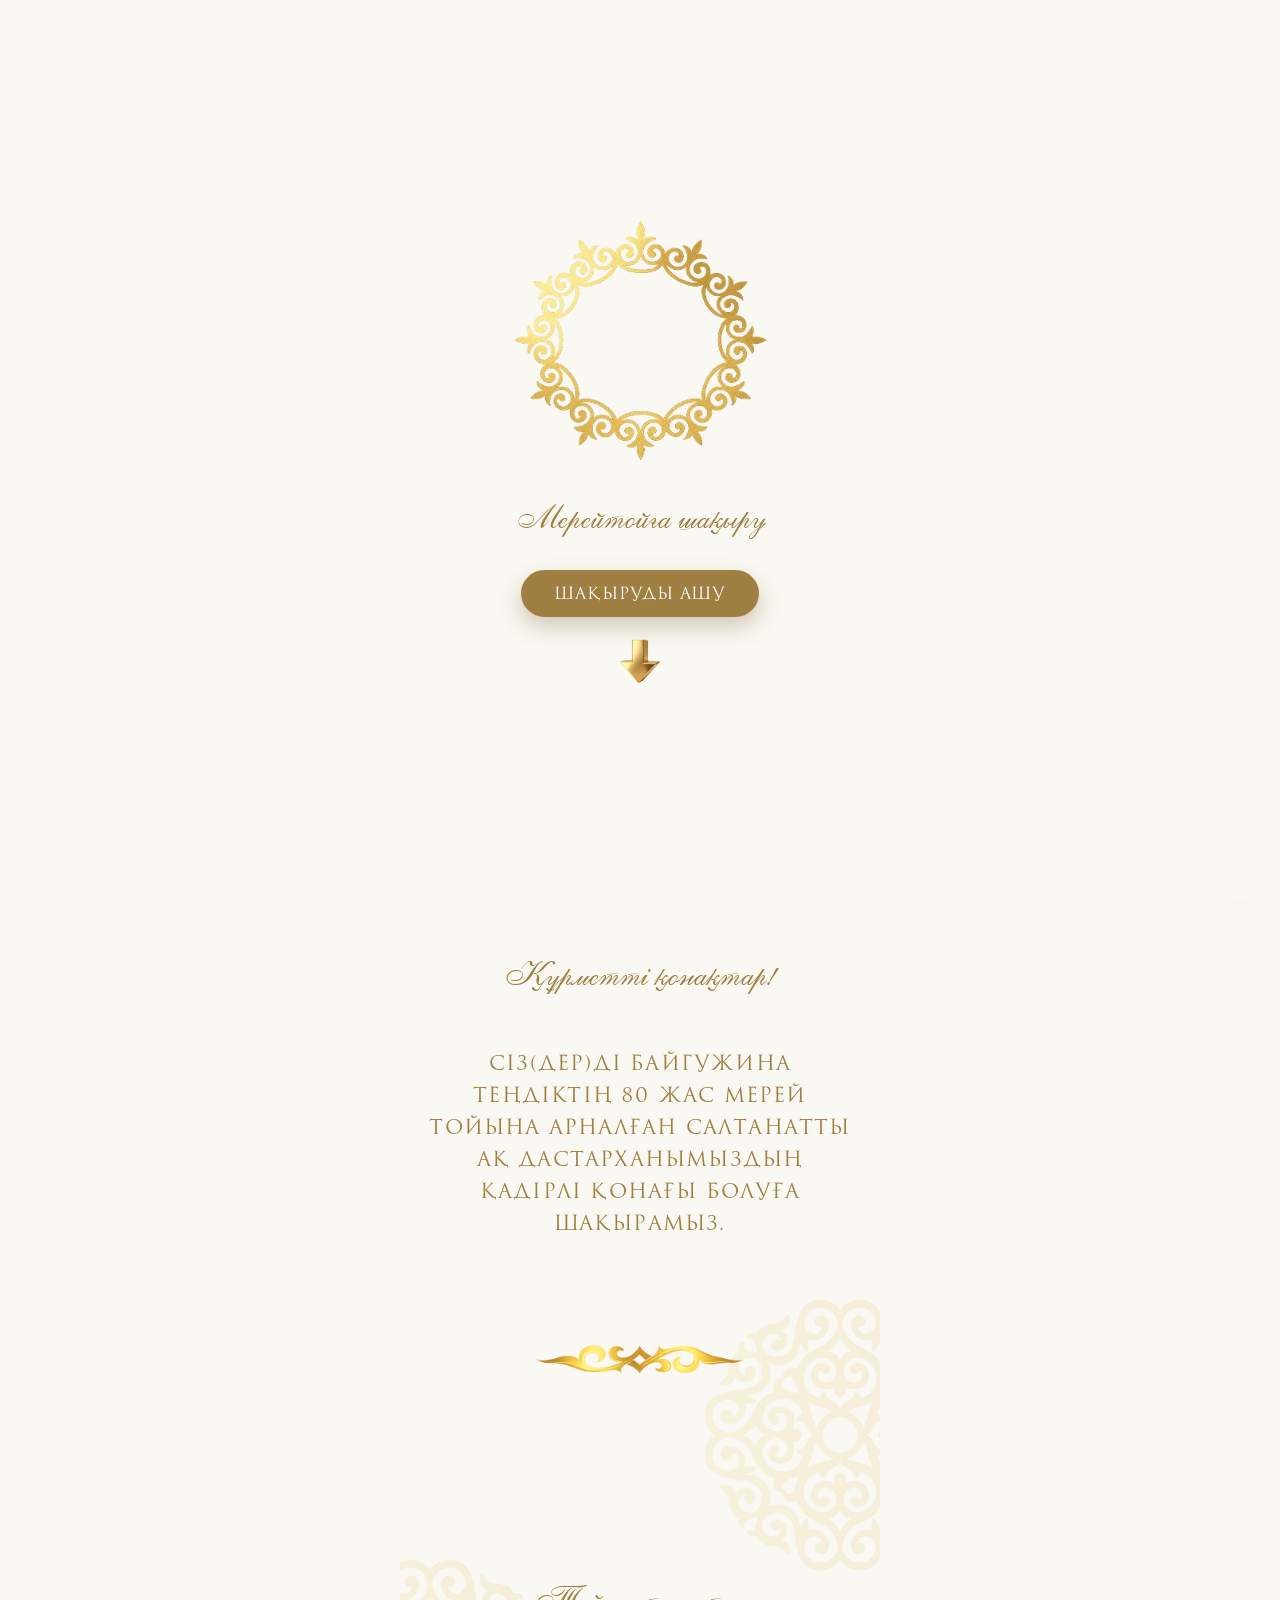
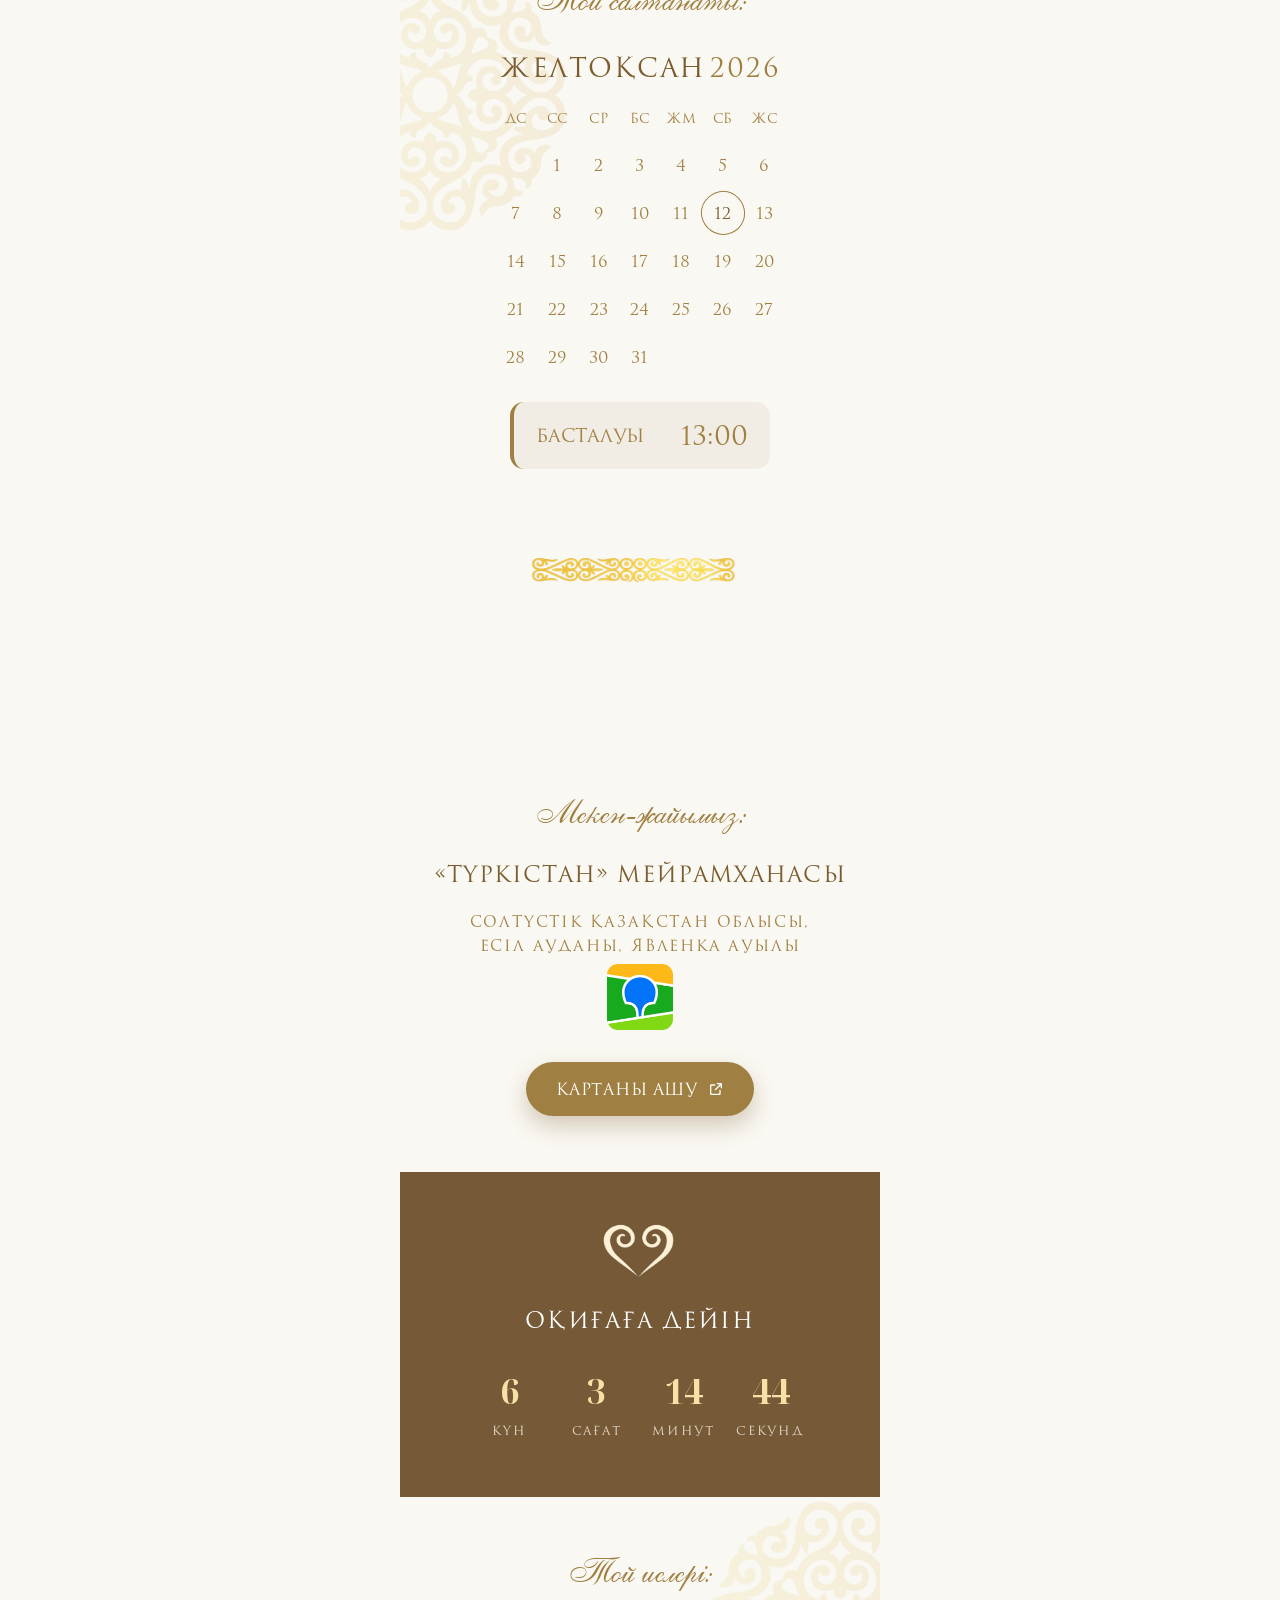
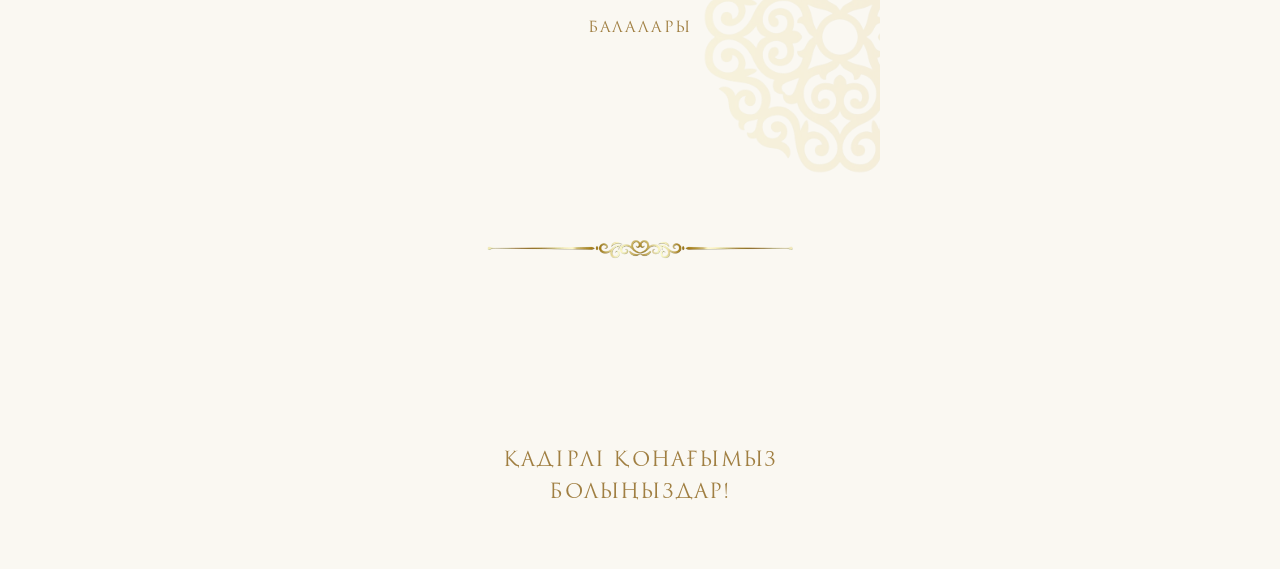
==== commit 91d43b06: "Counter goes negative after the start" ====
--- a/index.html
+++ b/index.html
@@ -212,8 +212,8 @@
 const target=new Date('2026-12-12T13:00:00+05:00').getTime();
 const $=id=>document.getElementById(id);
 function tick(){
-  let t=Math.max(0,target-Date.now());
-  $('d').textContent=Math.floor(t/864e5);
+  let t=target-Date.now();const sg=t<0?'− ':'';t=Math.abs(t); // after the start the counter goes negative
+  $('d').textContent=sg+Math.floor(t/864e5);
   $('h').textContent=Math.floor(t/36e5)%24;
   $('m').textContent=Math.floor(t/6e4)%60;
   $('s').textContent=Math.floor(t/1e3)%60;
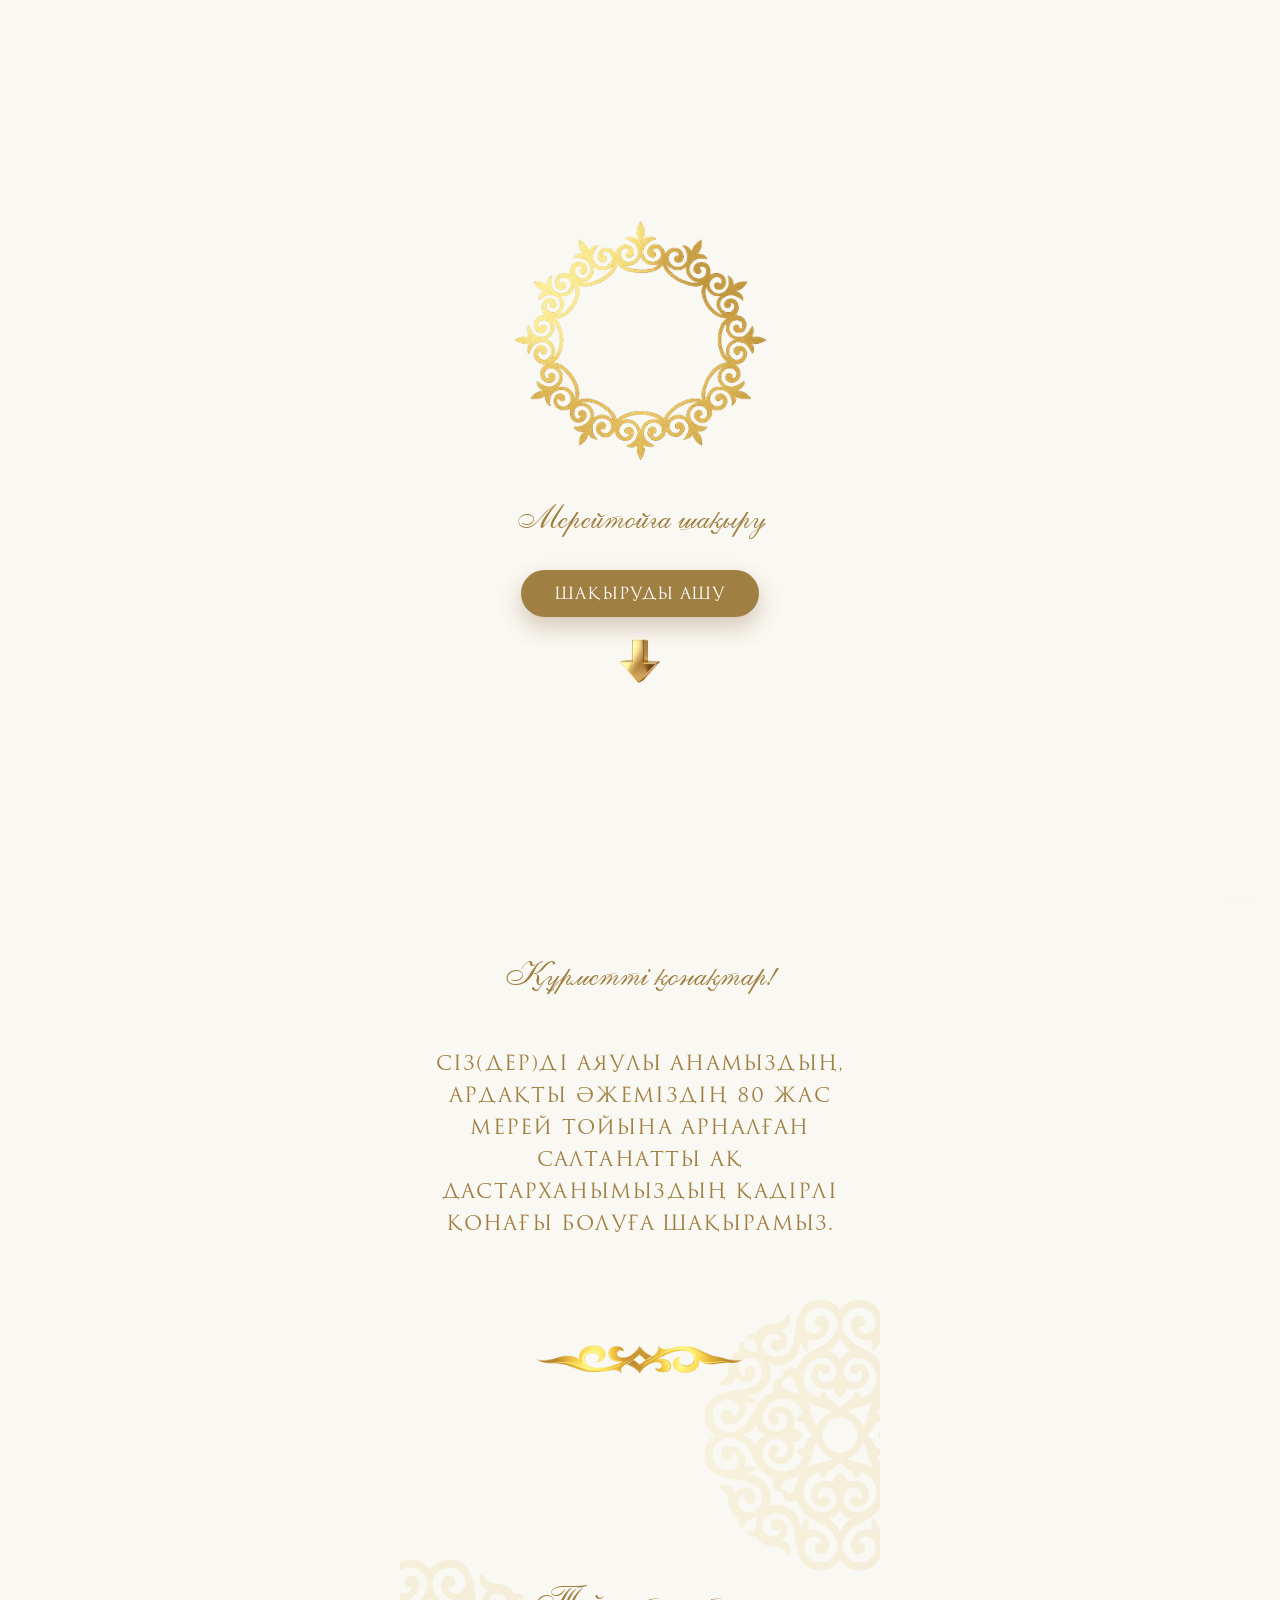
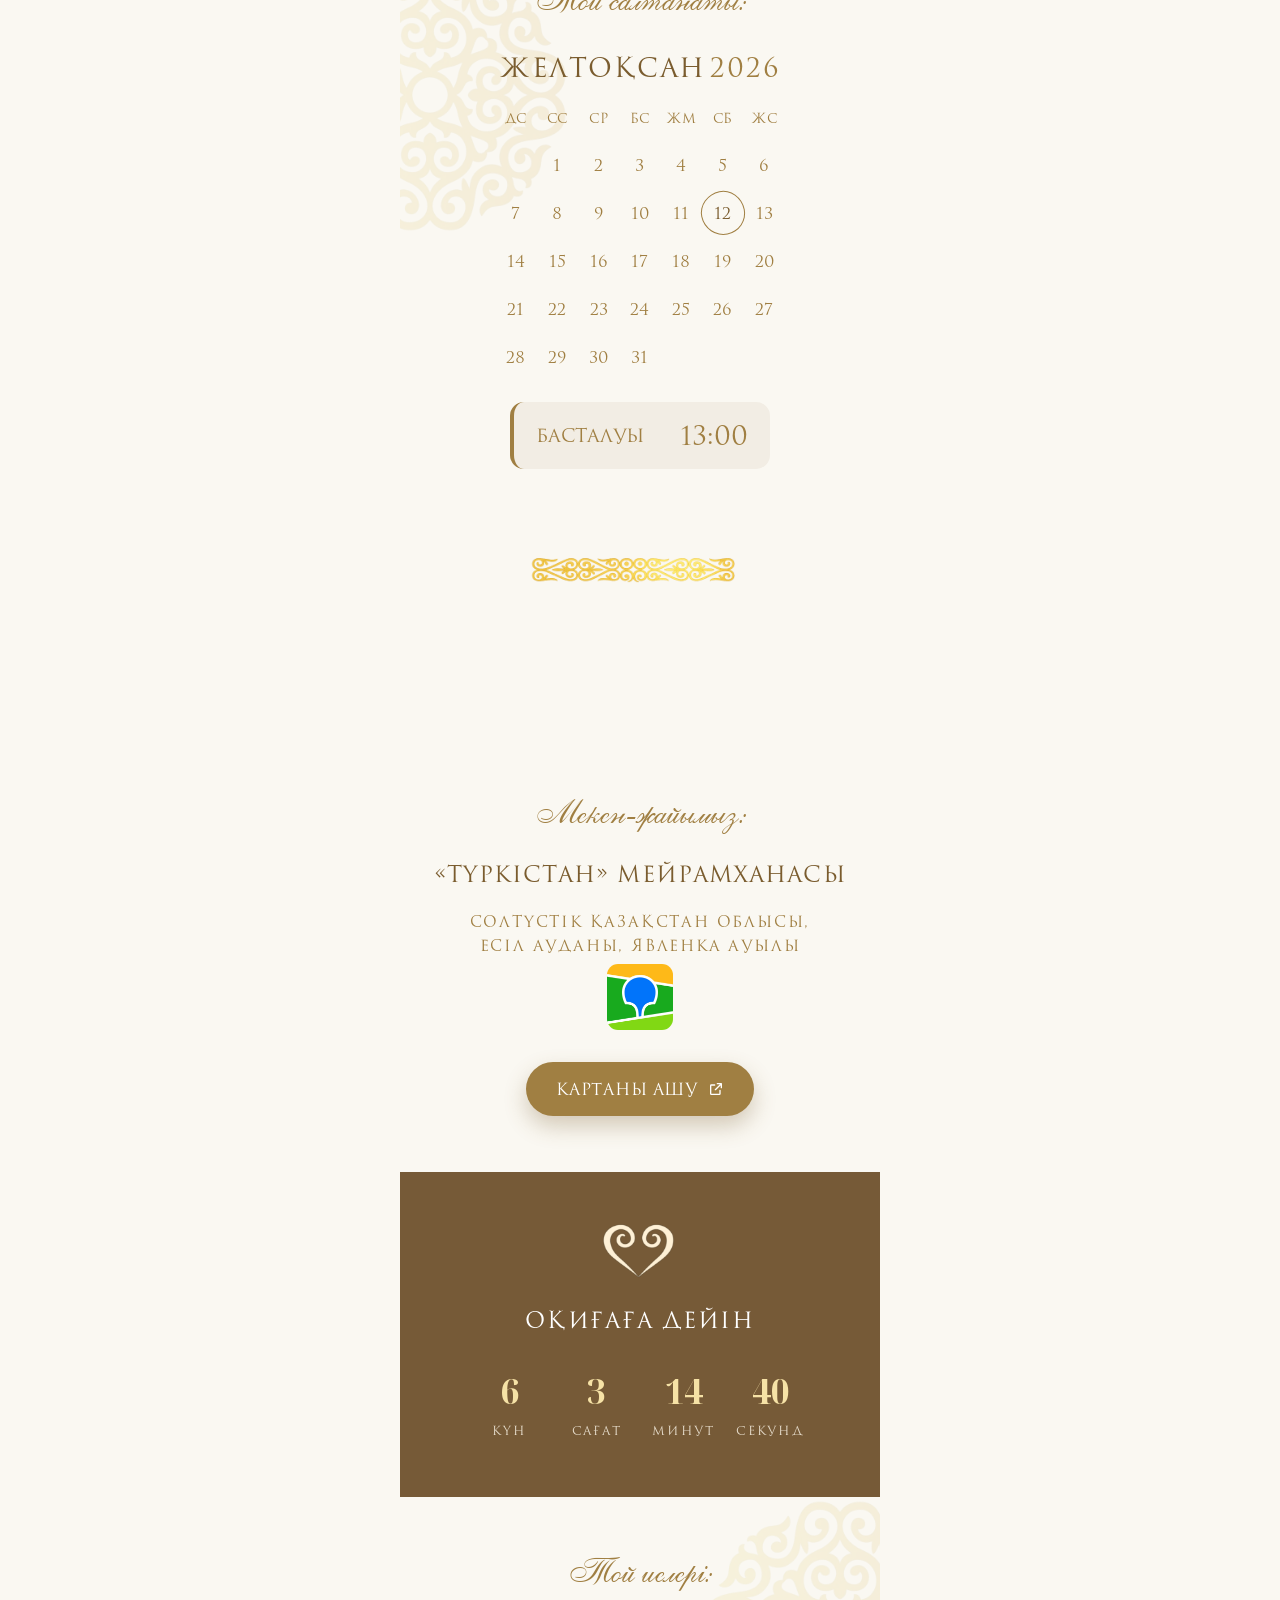
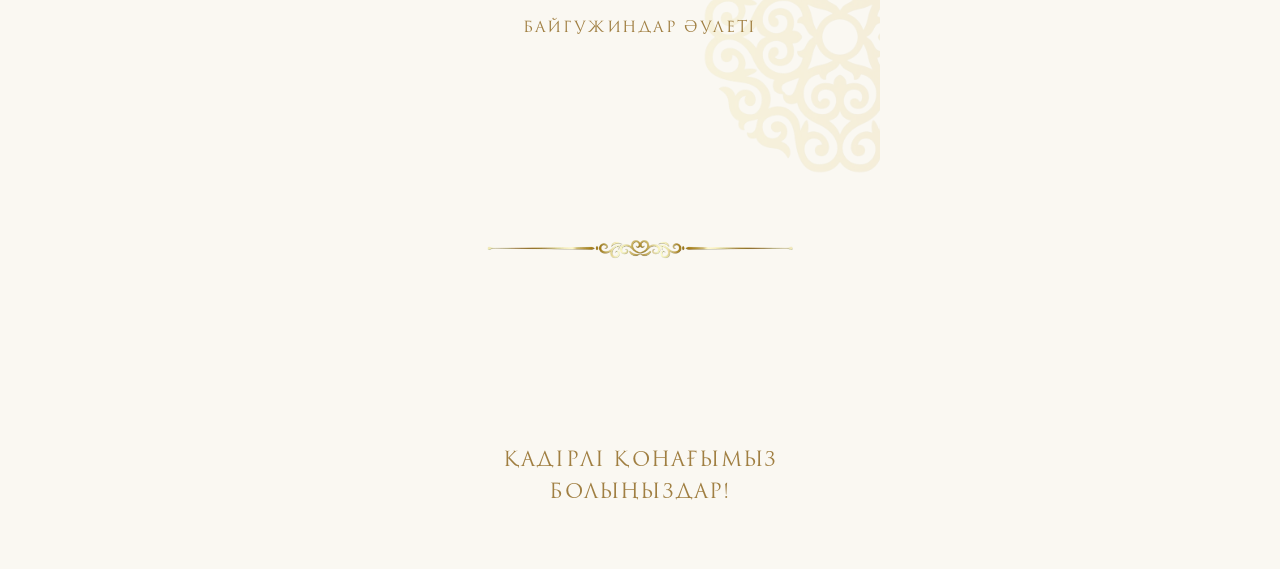
==== commit 7b1c5df2: "Update invitation wording" ====
--- a/index.html
+++ b/index.html
@@ -148,7 +148,7 @@
 <section class="fade">
   <img class="orn-bg r" style="top:auto;bottom:-60px" src="img/bg.webp" alt="">
   <p class="script">Құрметті қонақтар!</p>
-  <p class="caps" style="margin-top:50px">Сіз(дер)ді Байгужина Теңдіктің 80 жас мерей тойына арналған салтанатты ақ дастарханымыздың қадірлі қонағы болуға шақырамыз.</p>
+  <p class="caps" style="margin-top:50px">Сіз(дер)ді аяулы анамыздың, ардақты әжеміздің 80 жас мерей тойына арналған салтанатты ақ дастарханымыздың қадірлі қонағы болуға шақырамыз.</p>
   <img class="diamond" src="img/diamond.webp" alt="">
 </section>
 
@@ -192,7 +192,7 @@
 <section class="fade">
   <img class="orn-bg r" src="img/bg.webp" alt="">
   <p class="script">Той иелері:</p>
-  <p class="caps sm" style="margin-bottom:40px">Балалары</p>
+  <p class="caps sm" style="margin-bottom:40px">Байгужиндар әулеті</p>
   <img class="footer-line" src="img/divider.webp" alt="">
   <p class="caps" style="margin-bottom:6px">Қадірлі қонағымыз<br>болыңыздар!</p>
 </section>
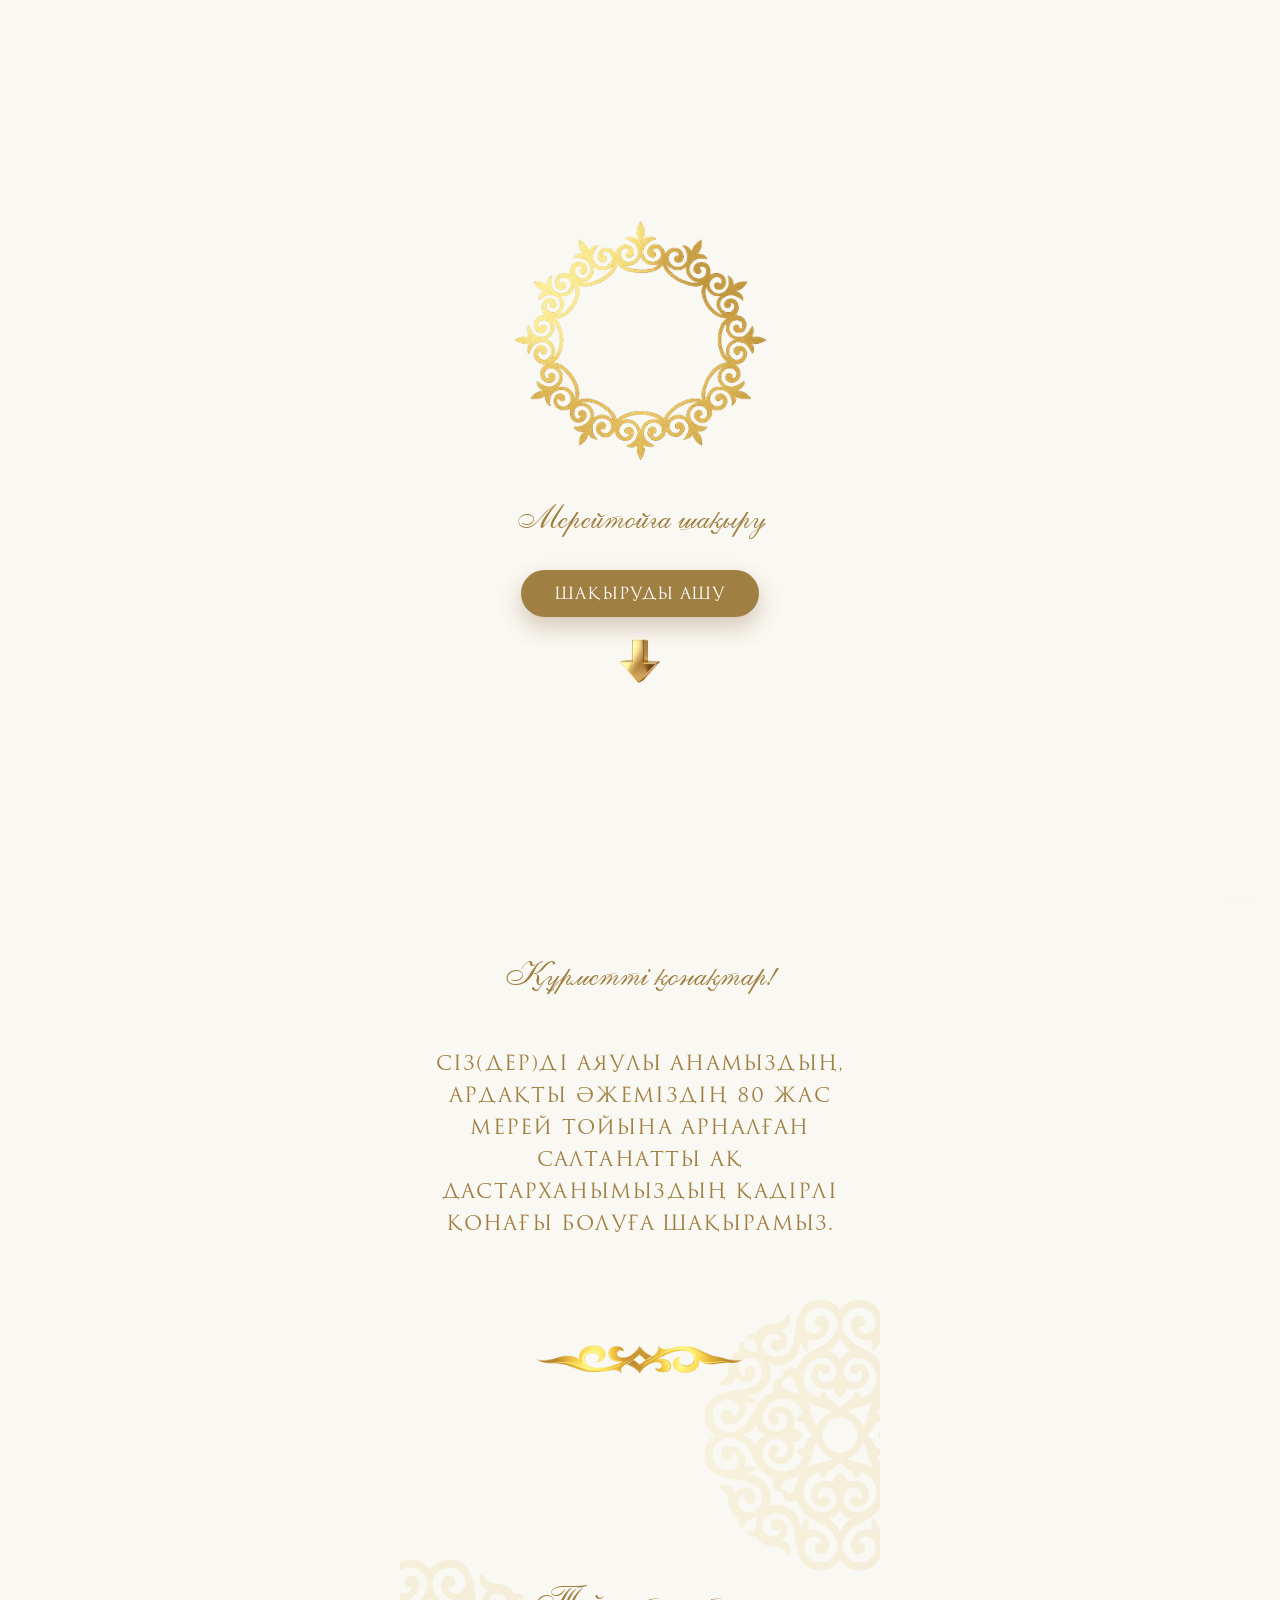
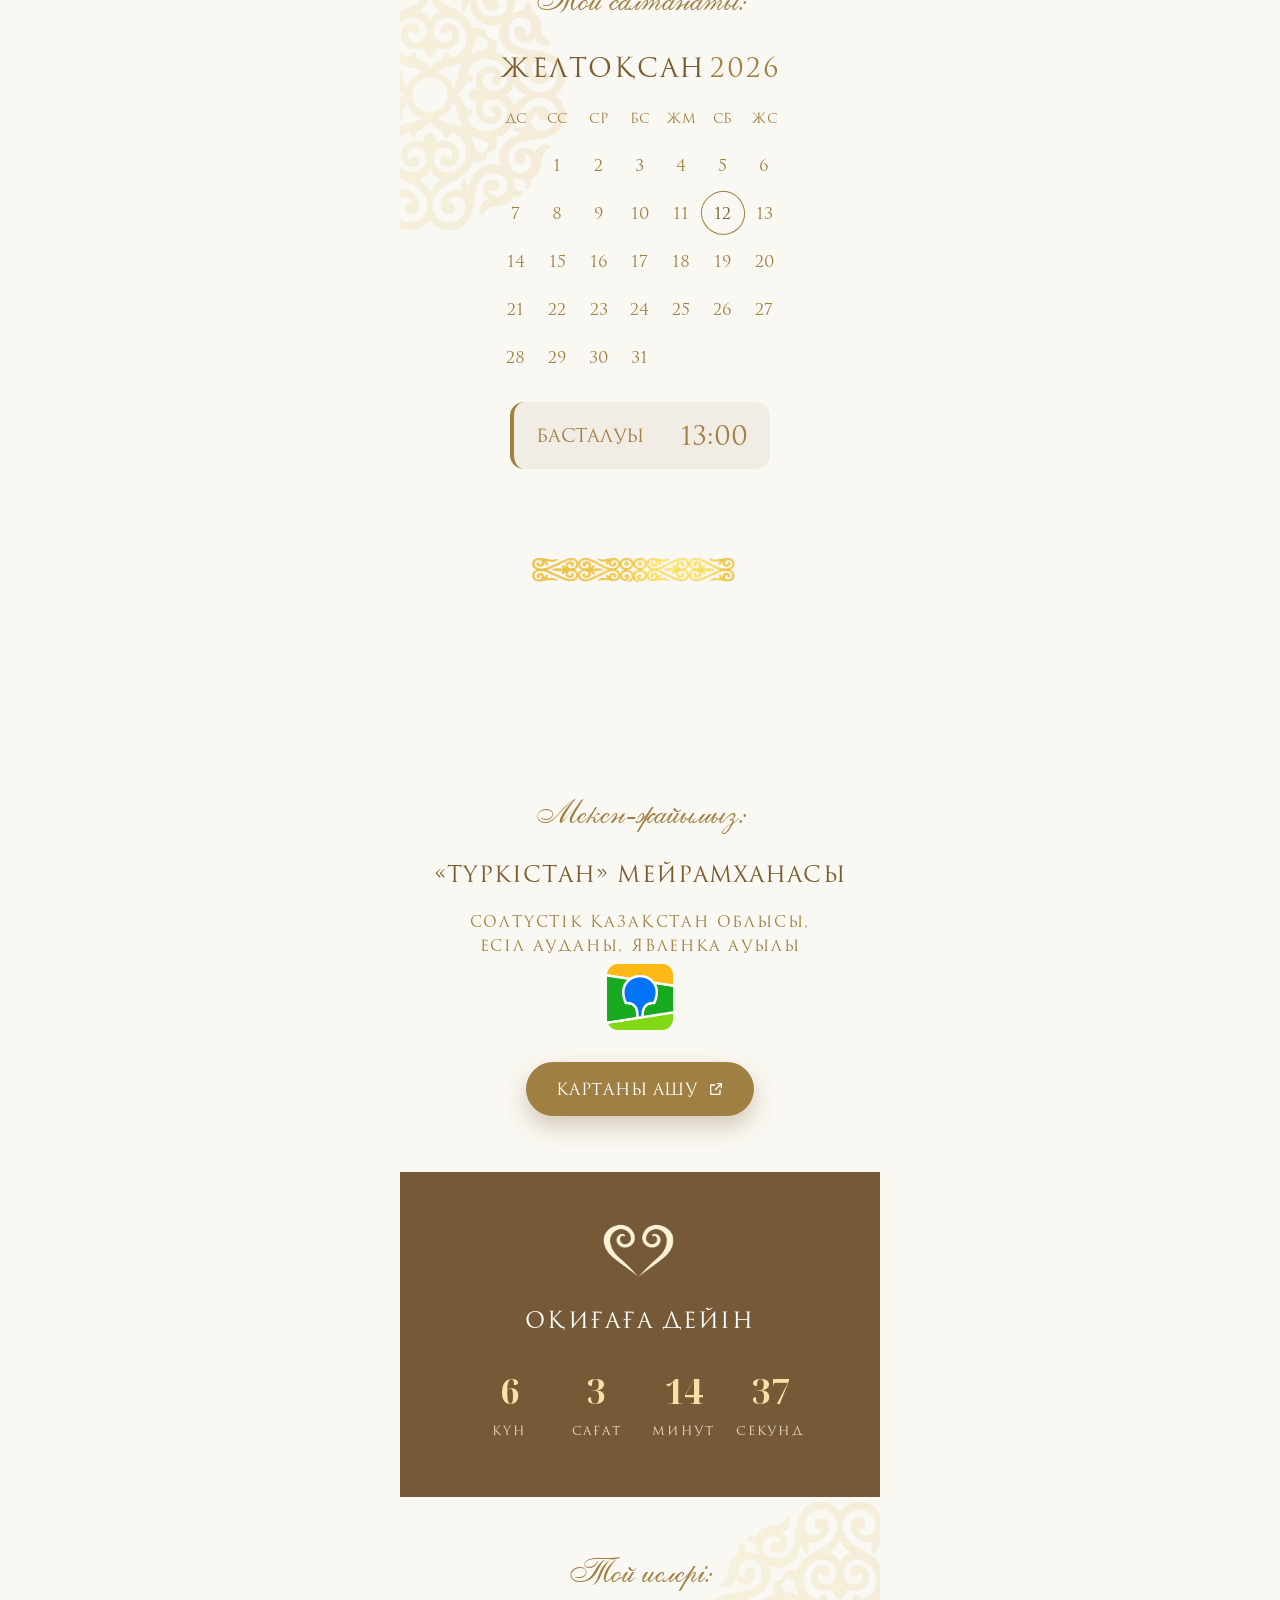
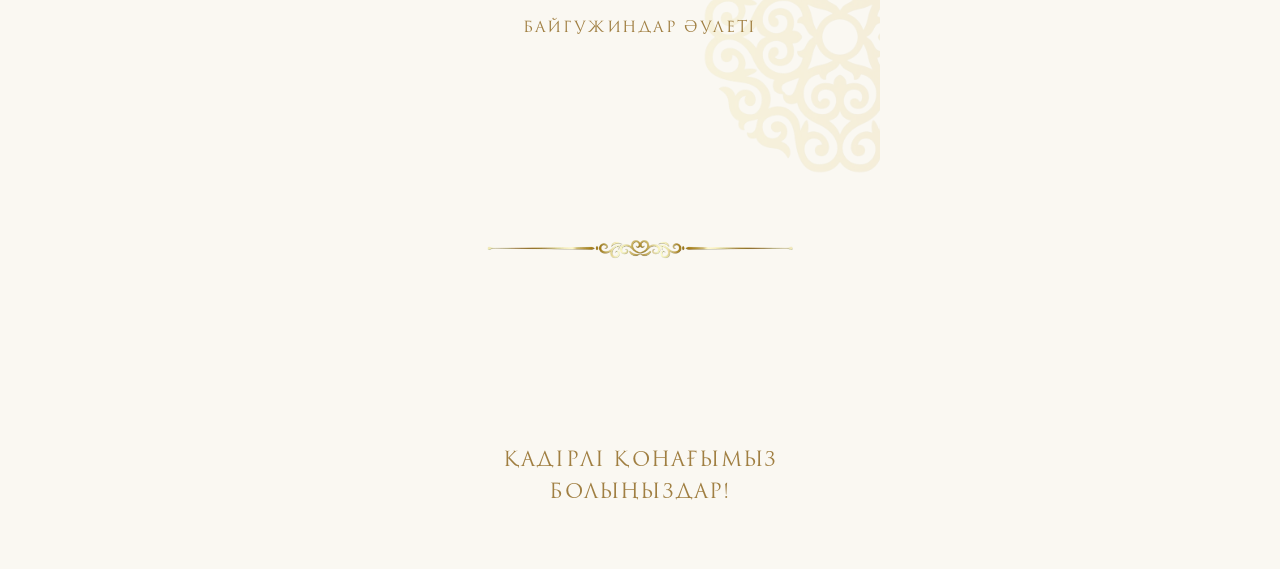
==== commit 65bcca35: "Add favicon from wreath" ====
--- a/index.html
+++ b/index.html
@@ -11,6 +11,8 @@
 <meta property="og:image:width" content="600">
 <meta property="og:image:height" content="600">
 <meta name="twitter:card" content="summary">
+<link rel="icon" type="image/png" href="favicon.png?v=1">
+<link rel="apple-touch-icon" href="apple-touch-icon.png?v=1">
 <title>Мерейтойға шақыру</title>
 <link href="https://fonts.googleapis.com/css2?family=Noto+Serif+Display:ital,wght@0,400;0,700;0,800;1,400&display=swap" rel="stylesheet">
 <style>
